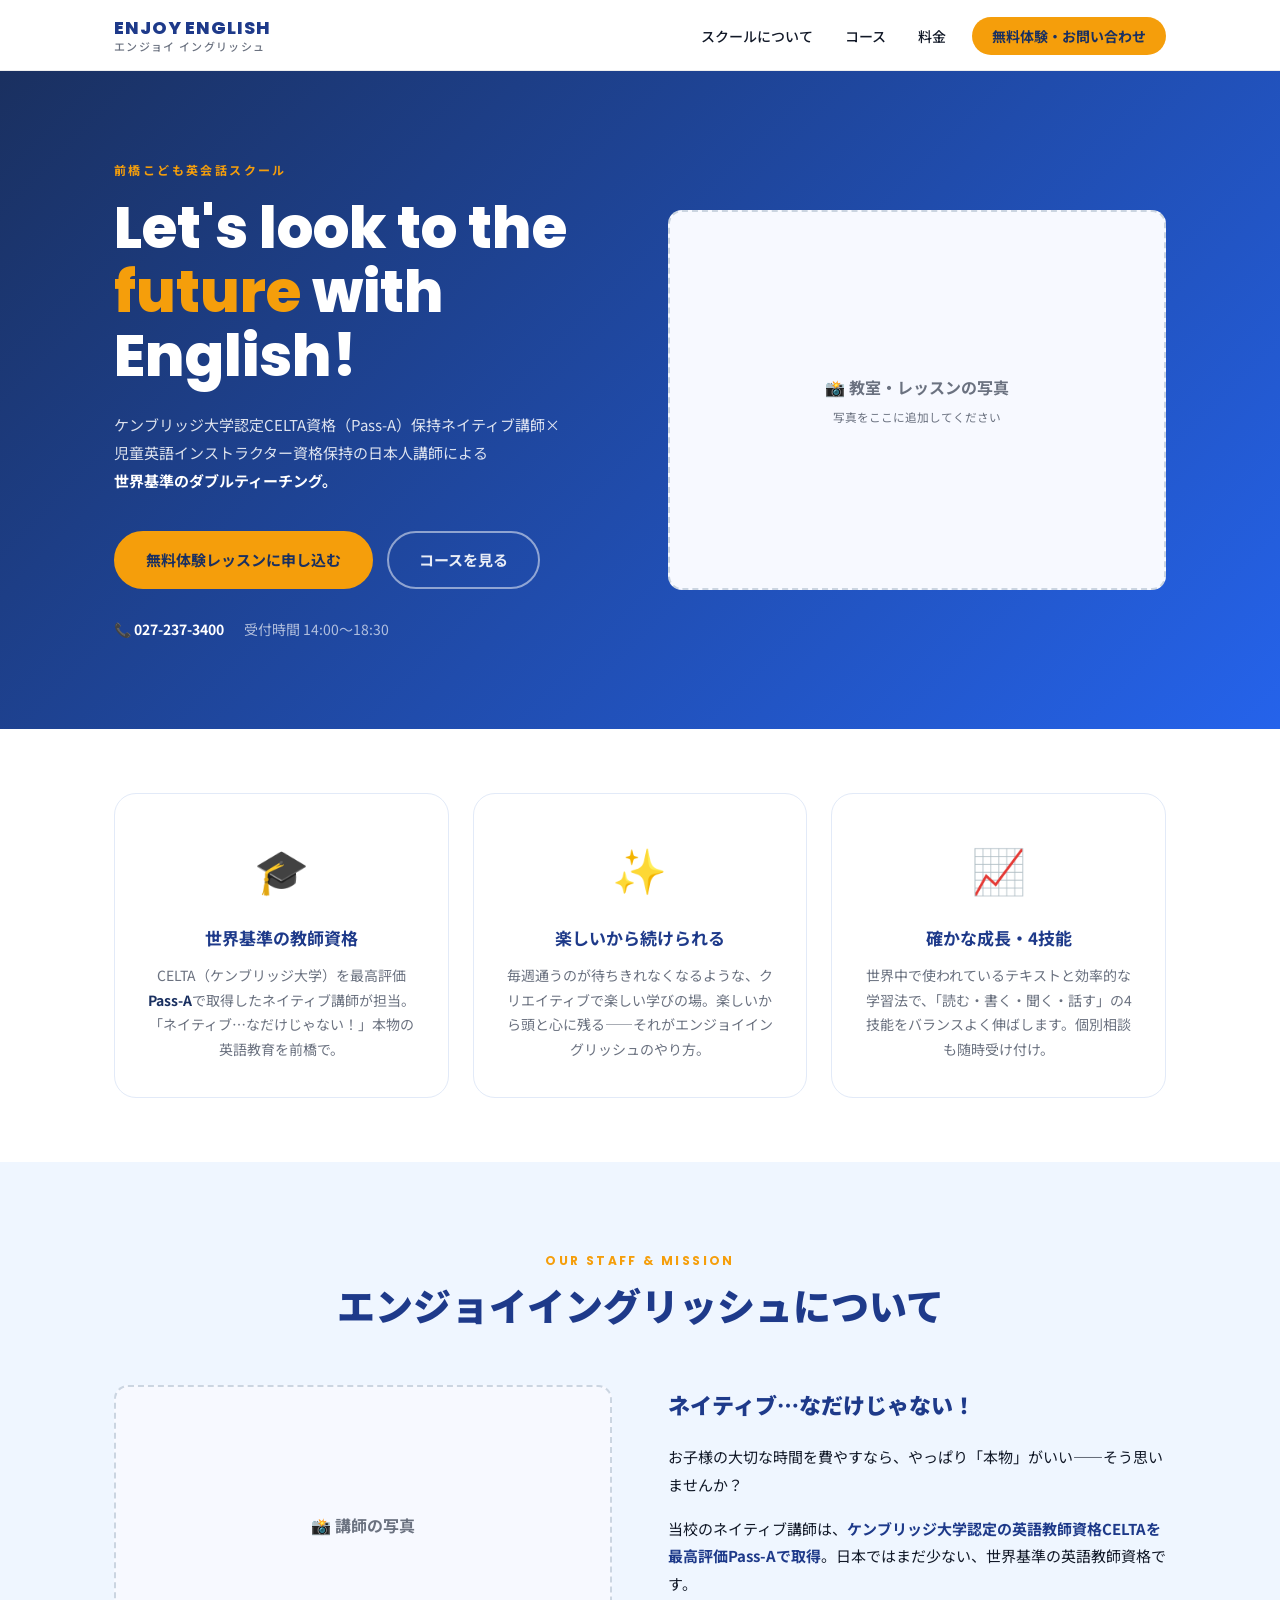
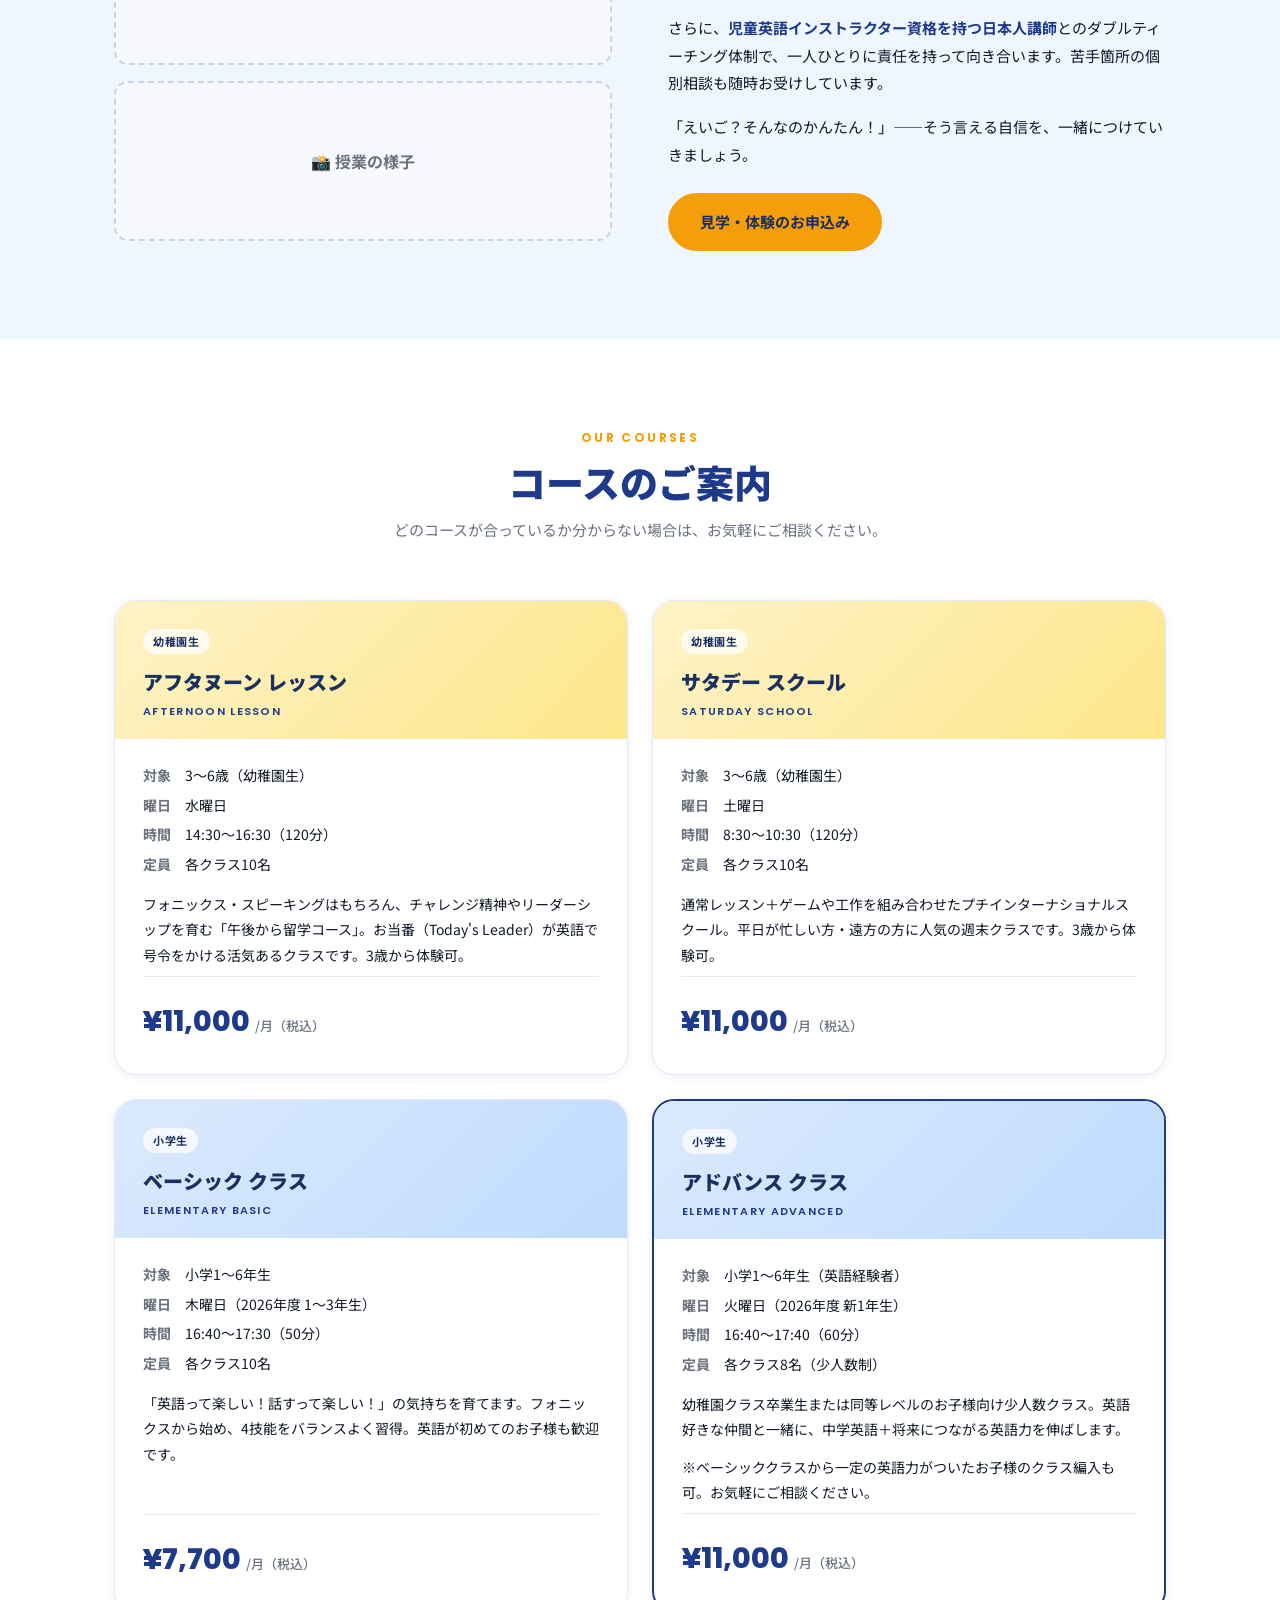
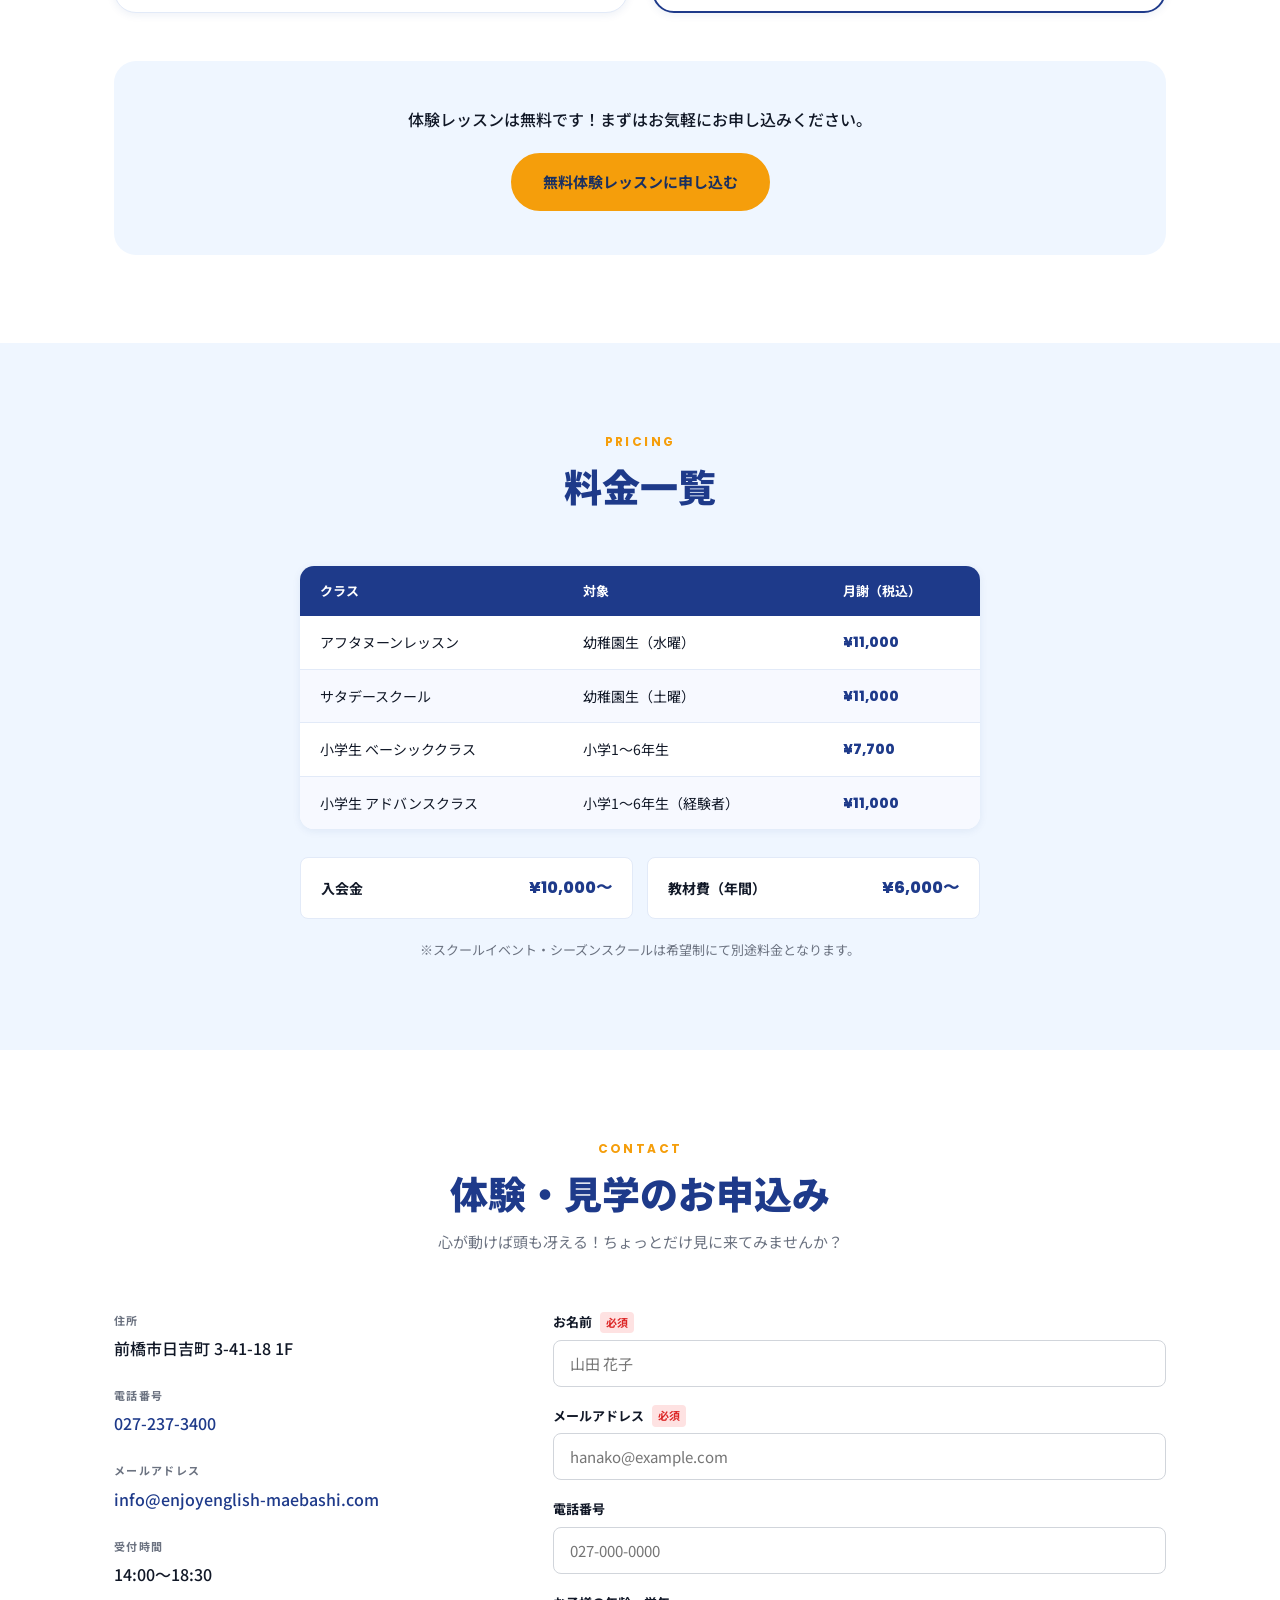
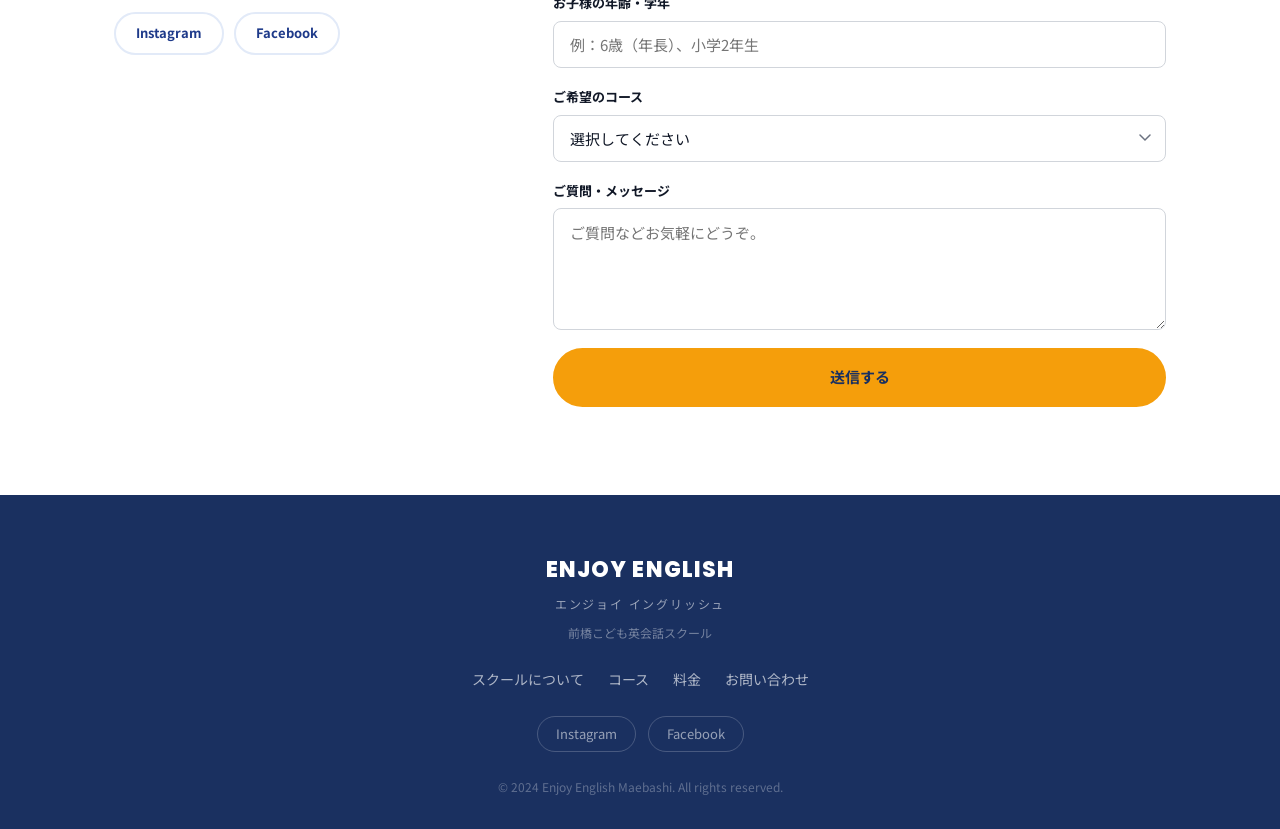
==== preview.html @ 93deae23 "Add self-contained preview.html with inlined CSS and JS" ====
<!DOCTYPE html>
<html lang="ja">
<head>
  <meta charset="UTF-8">
  <meta name="viewport" content="width=device-width, initial-scale=1.0">
  <title>Enjoy English | エンジョイ イングリッシュ | 前橋こども英会話スクール</title>
  <meta name="description" content="前橋市の子ども英会話スクール。ケンブリッジ大学認定CELTA資格のネイティブ講師と日本人インストラクターのダブルティーチングで、楽しく確実に英語力を伸ばします。">
  <link rel="preconnect" href="https://fonts.googleapis.com">
  <link rel="preconnect" href="https://fonts.gstatic.com" crossorigin>
  <link href="https://fonts.googleapis.com/css2?family=Noto+Sans+JP:wght@400;500;700;900&family=Poppins:wght@600;700;800&display=swap" rel="stylesheet">
<style>
:root {
  --blue-deep:    #1a3060;
  --blue:         #1e3a8a;
  --blue-mid:     #2563eb;
  --amber:        #f59e0b;
  --amber-dark:   #d97706;
  --bg-white:     #ffffff;
  --bg-light:     #eff6ff;
  --bg-section:   #f7f9ff;
  --text-dark:    #111827;
  --text-muted:   #6b7280;
  --text-white:   #ffffff;
  --radius-sm:    8px;
  --radius:       14px;
  --radius-lg:    22px;
  --radius-pill:  100px;
  --shadow-sm:    0 2px 8px  rgba(30,58,138,.08);
  --shadow:       0 4px 24px rgba(30,58,138,.12);
  --transition:   .2s ease;
  --section-py:   88px;
  --container:    1100px;
}
*,*::before,*::after{box-sizing:border-box;margin:0;padding:0}
html{scroll-behavior:smooth}
body{font-family:'Noto Sans JP',sans-serif;color:var(--text-dark);background:var(--bg-white);line-height:1.75;-webkit-font-smoothing:antialiased}
img{max-width:100%;height:auto;display:block}
a{color:inherit;text-decoration:none}
button{font:inherit;cursor:pointer;border:none;background:none}
.container{max-width:var(--container);margin:0 auto;padding:0 24px}
.section-bg{background:var(--bg-light)}
.section-header{text-align:center;max-width:640px;margin:0 auto 56px}
.section-header h2{font-size:clamp(26px,4vw,38px);font-weight:900;color:var(--blue);line-height:1.25;margin-bottom:12px}
.section-sub{color:var(--text-muted);font-size:15px}
.section-label{display:block;font-family:'Poppins',sans-serif;font-size:12px;font-weight:700;letter-spacing:.2em;text-transform:uppercase;color:var(--amber);margin-bottom:10px}
.btn{display:inline-flex;align-items:center;justify-content:center;padding:14px 30px;border-radius:var(--radius-pill);font-weight:700;font-size:15px;transition:all var(--transition);border:2.5px solid transparent;white-space:nowrap;cursor:pointer}
.btn-primary{background:var(--amber);color:var(--blue-deep);border-color:var(--amber)}
.btn-primary:hover{background:var(--amber-dark);border-color:var(--amber-dark);transform:translateY(-2px);box-shadow:0 8px 20px rgba(245,158,11,.35)}
.btn-outline{background:transparent;color:rgba(255,255,255,.9);border-color:rgba(255,255,255,.5)}
.btn-outline:hover{border-color:#fff;background:rgba(255,255,255,.1)}
.btn--block{width:100%}
.img-placeholder{background:var(--bg-section);border:2px dashed #cbd5e1;border-radius:var(--radius);display:flex;flex-direction:column;align-items:center;justify-content:center;padding:32px;color:var(--text-muted);font-size:14px;min-height:280px;text-align:center;gap:6px}
.img-placeholder--sm{min-height:160px}
.img-placeholder p{font-weight:700;font-size:16px}

/* NAV */
.nav{position:sticky;top:0;z-index:100;background:var(--bg-white);border-bottom:1px solid rgba(0,0,0,.07);transition:box-shadow var(--transition)}
.nav.scrolled{box-shadow:var(--shadow-sm)}
.nav__inner{display:flex;align-items:center;justify-content:space-between;height:70px}
.logo{display:flex;align-items:center}
.logo__text{display:flex;flex-direction:column}
.logo__en{font-family:'Poppins',sans-serif;font-size:18px;font-weight:800;color:var(--blue);letter-spacing:.05em;line-height:1}
.logo__jp{font-size:11px;font-weight:500;color:var(--text-muted);letter-spacing:.12em;line-height:1;margin-top:4px}
.nav__links{display:flex;align-items:center;gap:4px;list-style:none}
.nav__links a{font-size:14px;font-weight:500;padding:8px 14px;border-radius:var(--radius-sm);transition:color var(--transition),background var(--transition)}
.nav__links a:hover{color:var(--blue);background:var(--bg-light)}
.nav__links .nav__cta{background:var(--amber);color:var(--blue-deep)!important;font-weight:700;border-radius:var(--radius-pill);padding:9px 20px;margin-left:8px}
.nav__links .nav__cta:hover{background:var(--amber-dark)}
.hamburger{display:none;flex-direction:column;gap:5px;padding:6px}
.hamburger span{display:block;width:24px;height:2px;background:var(--blue);border-radius:2px;transition:all .3s ease}
.hamburger.open span:nth-child(1){transform:translateY(7px) rotate(45deg)}
.hamburger.open span:nth-child(2){opacity:0;transform:scaleX(0)}
.hamburger.open span:nth-child(3){transform:translateY(-7px) rotate(-45deg)}

/* HERO */
.hero{background:linear-gradient(135deg,var(--blue-deep) 0%,var(--blue-mid) 100%);color:var(--text-white);padding:var(--section-py) 0}
.hero__inner{display:grid;grid-template-columns:1fr 1fr;gap:56px;align-items:center}
.hero__eyebrow{font-size:12px;font-weight:700;letter-spacing:.2em;text-transform:uppercase;color:var(--amber);margin-bottom:16px}
.hero__title{font-family:'Poppins',sans-serif;font-size:clamp(36px,5vw,58px);font-weight:800;line-height:1.1;margin-bottom:24px}
.hero__title em{font-style:normal;color:var(--amber)}
.hero__body{font-size:15px;line-height:1.85;color:rgba(255,255,255,.85);margin-bottom:36px}
.hero__body strong{color:#fff}
.hero__btns{display:flex;flex-wrap:wrap;gap:14px;margin-bottom:28px}
.hero__contact-line{display:flex;flex-wrap:wrap;align-items:center;gap:20px;font-size:14px;color:rgba(255,255,255,.65)}
.hero__contact-line a{color:#fff;font-weight:700}
.hero__visual .img-placeholder{min-height:380px}

/* HIGHLIGHTS */
.highlights{padding:64px 0}
.highlights__grid{display:grid;grid-template-columns:repeat(3,1fr);gap:24px}
.highlight-card{background:var(--bg-white);border:1px solid #e2eaf8;border-radius:var(--radius-lg);padding:36px 28px;text-align:center;transition:box-shadow var(--transition),transform var(--transition)}
.highlight-card:hover{box-shadow:var(--shadow);transform:translateY(-4px)}
.highlight-card__icon{font-size:44px;margin-bottom:16px}
.highlight-card h3{font-size:17px;font-weight:700;color:var(--blue);margin-bottom:10px}
.highlight-card p{font-size:14px;color:var(--text-muted);line-height:1.75}
.highlight-card p strong{color:var(--blue-deep)}

/* ABOUT */
.about{padding:var(--section-py) 0}
.about__grid{display:grid;grid-template-columns:1fr 1fr;gap:56px;align-items:start}
.about__imgs{display:flex;flex-direction:column;gap:16px}
.about__text h3{font-size:22px;font-weight:900;color:var(--blue);margin-bottom:20px}
.about__text p{font-size:15px;line-height:1.85;margin-bottom:16px}
.about__text p strong{color:var(--blue)}
.about__text .btn{margin-top:8px}

/* COURSES */
.courses{padding:var(--section-py) 0}
.courses__grid{display:grid;grid-template-columns:repeat(2,1fr);gap:24px;margin-bottom:48px}
.course-card{background:var(--bg-white);border:1.5px solid #e2eaf8;border-radius:var(--radius-lg);overflow:hidden;box-shadow:var(--shadow-sm);transition:box-shadow var(--transition),transform var(--transition);display:flex;flex-direction:column}
.course-card:hover{box-shadow:var(--shadow);transform:translateY(-4px)}
.course-card--featured{border-color:var(--blue);border-width:2px}
.course-card__header{padding:24px 28px 18px}
.course-card__header--amber{background:linear-gradient(135deg,#fef3c7,#fde68a)}
.course-card__header--blue{background:linear-gradient(135deg,#dbeafe,#bfdbfe)}
.badge{display:inline-block;font-size:11px;font-weight:700;letter-spacing:.06em;padding:3px 10px;border-radius:var(--radius-pill);background:rgba(255,255,255,.75);color:var(--blue-deep);margin-bottom:10px}
.course-card__header h3{font-size:20px;font-weight:900;color:var(--blue-deep);margin-bottom:3px}
.course-card__en{font-family:'Poppins',sans-serif;font-size:11px;font-weight:600;letter-spacing:.12em;color:var(--blue);text-transform:uppercase}
.course-card__body{padding:24px 28px 28px;flex:1;display:flex;flex-direction:column}
.course-meta{display:grid;grid-template-columns:auto 1fr;gap:5px 14px;margin-bottom:16px;font-size:14px}
.course-meta dt{font-weight:700;color:var(--text-muted);white-space:nowrap}
.course-meta dd{color:var(--text-dark)}
.course-card__body>p{font-size:14px;line-height:1.8;color:var(--text-dark);margin-bottom:8px}
.course-card__note{font-size:12px;color:var(--text-muted);margin-top:4px!important}
.course-card__price{font-family:'Poppins',sans-serif;font-size:28px;font-weight:800;color:var(--blue);margin-top:auto;padding-top:20px;border-top:1px solid #e2eaf8}
.course-card__price span{font-family:'Noto Sans JP',sans-serif;font-size:13px;font-weight:500;color:var(--text-muted)}
.courses__cta{text-align:center;background:var(--bg-light);border-radius:var(--radius-lg);padding:44px 24px}
.courses__cta p{font-size:16px;font-weight:500;margin-bottom:20px}

/* PRICING */
.pricing{padding:var(--section-py) 0}
.pricing__content{max-width:680px;margin:0 auto}
.pricing__table{width:100%;border-collapse:collapse;margin-bottom:28px;background:var(--bg-white);border-radius:var(--radius);overflow:hidden;box-shadow:var(--shadow-sm)}
.pricing__table th{background:var(--blue);color:#fff;font-size:13px;font-weight:700;padding:14px 20px;text-align:left}
.pricing__table td{padding:14px 20px;font-size:14px;border-bottom:1px solid #e2eaf8}
.pricing__table tbody tr:last-child td{border-bottom:none}
.pricing__table tbody tr:nth-child(even) td{background:var(--bg-section)}
.price-col{font-family:'Poppins',sans-serif;font-weight:800;font-size:17px;color:var(--blue);white-space:nowrap}
.pricing__extras{display:grid;grid-template-columns:1fr 1fr;gap:14px;margin-bottom:20px}
.pricing__extra{background:var(--bg-white);border:1.5px solid #e2eaf8;border-radius:var(--radius-sm);padding:16px 20px;display:flex;justify-content:space-between;align-items:center;font-size:14px}
.pricing__extra strong{color:var(--text-dark)}
.pricing__extra span{font-family:'Poppins',sans-serif;font-size:16px;font-weight:800;color:var(--blue)}
.pricing__note{font-size:13px;color:var(--text-muted);text-align:center}

/* CONTACT */
.contact{padding:var(--section-py) 0}
.contact__grid{display:grid;grid-template-columns:1fr 1.6fr;gap:56px;align-items:start}
.contact__info{display:flex;flex-direction:column;gap:24px}
.info-item h4{font-size:11px;font-weight:700;letter-spacing:.12em;text-transform:uppercase;color:var(--text-muted);margin-bottom:4px}
.info-item p{font-size:16px;font-weight:500}
.info-item a{color:var(--blue)}
.info-item a:hover{text-decoration:underline}
.contact__social{display:flex;gap:10px}
.social-btn{display:inline-block;padding:8px 20px;border:2px solid #e2eaf8;border-radius:var(--radius-pill);font-size:13px;font-weight:700;color:var(--blue);transition:all var(--transition)}
.social-btn:hover{border-color:var(--blue);background:var(--bg-light)}
.contact__form{display:flex;flex-direction:column;gap:18px}
.form-group{display:flex;flex-direction:column;gap:6px}
.form-group label{font-size:13px;font-weight:700;color:var(--text-dark);display:flex;align-items:center;gap:8px}
.required{font-size:11px;background:#fee2e2;color:#dc2626;padding:1px 6px;border-radius:4px;font-weight:700}
.form-group input,.form-group select,.form-group textarea{font-family:'Noto Sans JP',sans-serif;font-size:15px;padding:12px 16px;border:1.5px solid #d1d5db;border-radius:var(--radius-sm);background:var(--bg-white);color:var(--text-dark);transition:border-color var(--transition),box-shadow var(--transition);width:100%;appearance:none;-webkit-appearance:none}
.form-group select{background-image:url("data:image/svg+xml,%3Csvg xmlns='http://www.w3.org/2000/svg' width='12' height='8' viewBox='0 0 12 8'%3E%3Cpath d='M1 1l5 5 5-5' stroke='%236b7280' stroke-width='1.5' fill='none' stroke-linecap='round'/%3E%3C/svg%3E");background-repeat:no-repeat;background-position:right 14px center;padding-right:40px}
.form-group input:focus,.form-group select:focus,.form-group textarea:focus{outline:none;border-color:var(--blue-mid);box-shadow:0 0 0 3px rgba(37,99,235,.12)}
.form-group textarea{resize:vertical;line-height:1.6}
.form-success{background:var(--bg-light);border-radius:var(--radius-lg);padding:48px 36px;text-align:center}
.form-success h3{font-size:22px;color:var(--blue);margin:16px 0 8px}
.form-success p{color:var(--text-muted);font-size:15px}

/* FOOTER */
.footer{background:var(--blue-deep);color:var(--text-white);padding:56px 0 32px}
.footer__inner{display:flex;flex-direction:column;align-items:center;gap:24px;text-align:center}
.footer__logo{display:flex;flex-direction:column;align-items:center;gap:4px}
.footer__logo-en{font-family:'Poppins',sans-serif;font-size:22px;font-weight:800;letter-spacing:.05em}
.footer__logo-jp{font-size:12px;color:rgba(255,255,255,.55);letter-spacing:.15em}
.footer__logo-sub{font-size:12px;color:rgba(255,255,255,.4);margin-top:4px}
.footer__nav{display:flex;flex-wrap:wrap;justify-content:center;gap:8px 24px}
.footer__nav a{font-size:14px;color:rgba(255,255,255,.65);transition:color var(--transition)}
.footer__nav a:hover{color:#fff}
.footer__social{display:flex;gap:12px}
.footer__social a{font-size:13px;color:rgba(255,255,255,.55);border:1px solid rgba(255,255,255,.2);padding:6px 18px;border-radius:var(--radius-pill);transition:all var(--transition)}
.footer__social a:hover{color:#fff;border-color:rgba(255,255,255,.55)}
.footer__copy{font-size:12px;color:rgba(255,255,255,.3)}

/* RESPONSIVE ≤900px */
@media(max-width:900px){
  :root{--section-py:64px}
  .hamburger{display:flex}
  .nav__links{display:none;position:absolute;top:70px;left:0;right:0;flex-direction:column;background:var(--bg-white);border-top:1px solid #e2eaf8;box-shadow:var(--shadow);padding:12px 20px 20px;gap:2px;z-index:99}
  .nav__links.open{display:flex}
  .nav__links li{width:100%}
  .nav__links a{display:block;padding:12px 16px;border-radius:var(--radius-sm);font-size:15px}
  .nav__links .nav__cta{text-align:center;margin:8px 0 0;padding:12px 16px}
  .hero{padding:60px 0}
  .hero__inner{grid-template-columns:1fr;gap:32px}
  .hero__visual{display:none}
  .highlights{padding:48px 0}
  .highlights__grid{grid-template-columns:1fr;gap:16px}
  .about__grid{grid-template-columns:1fr}
  .about__imgs{display:none}
  .courses__grid{grid-template-columns:1fr}
  .pricing__extras{grid-template-columns:1fr}
  .contact__grid{grid-template-columns:1fr}
}

/* RESPONSIVE ≤600px */
@media(max-width:600px){
  :root{--section-py:56px}
  .hero__btns{flex-direction:column}
  .hero__btns .btn{width:100%}
  .pricing__table th:nth-child(2),.pricing__table td:nth-child(2){display:none}
  .about__text h3{font-size:19px}
  .footer__logo-en{font-size:18px}
}
</style>
</head>
<body>

  <header class="nav" id="nav">
    <div class="container nav__inner">
      <a href="#" class="logo">
        <div class="logo__text">
          <span class="logo__en">ENJOY ENGLISH</span>
          <span class="logo__jp">エンジョイ イングリッシュ</span>
        </div>
      </a>
      <nav aria-label="メインメニュー">
        <ul class="nav__links" id="nav-links">
          <li><a href="#about">スクールについて</a></li>
          <li><a href="#courses">コース</a></li>
          <li><a href="#pricing">料金</a></li>
          <li><a href="#contact" class="nav__cta">無料体験・お問い合わせ</a></li>
        </ul>
      </nav>
      <button class="hamburger" id="hamburger" aria-label="メニューを開く" aria-expanded="false">
        <span></span><span></span><span></span>
      </button>
    </div>
  </header>

  <main>

    <section class="hero">
      <div class="container hero__inner">
        <div class="hero__content">
          <p class="hero__eyebrow">前橋こども英会話スクール</p>
          <h1 class="hero__title">
            Let's look to the<br>
            <em>future</em> with English!
          </h1>
          <p class="hero__body">
            ケンブリッジ大学認定CELTA資格（Pass-A）保持ネイティブ講師×<br>
            児童英語インストラクター資格保持の日本人講師による<br>
            <strong>世界基準のダブルティーチング。</strong>
          </p>
          <div class="hero__btns">
            <a href="#contact" class="btn btn-primary">無料体験レッスンに申し込む</a>
            <a href="#courses" class="btn btn-outline">コースを見る</a>
          </div>
          <div class="hero__contact-line">
            <a href="tel:0272373400">📞 027-237-3400</a>
            <span>受付時間 14:00〜18:30</span>
          </div>
        </div>
        <div class="hero__visual">
          <div class="img-placeholder">
            <p>📸 教室・レッスンの写真</p>
            <small>写真をここに追加してください</small>
          </div>
        </div>
      </div>
    </section>

    <section class="highlights">
      <div class="container">
        <div class="highlights__grid">
          <div class="highlight-card">
            <div class="highlight-card__icon">🎓</div>
            <h3>世界基準の教師資格</h3>
            <p>CELTA（ケンブリッジ大学）を最高評価<strong>Pass-A</strong>で取得したネイティブ講師が担当。「ネイティブ…なだけじゃない！」本物の英語教育を前橋で。</p>
          </div>
          <div class="highlight-card">
            <div class="highlight-card__icon">✨</div>
            <h3>楽しいから続けられる</h3>
            <p>毎週通うのが待ちきれなくなるような、クリエイティブで楽しい学びの場。楽しいから頭と心に残る——それがエンジョイイングリッシュのやり方。</p>
          </div>
          <div class="highlight-card">
            <div class="highlight-card__icon">📈</div>
            <h3>確かな成長・4技能</h3>
            <p>世界中で使われているテキストと効率的な学習法で、「読む・書く・聞く・話す」の4技能をバランスよく伸ばします。個別相談も随時受け付け。</p>
          </div>
        </div>
      </div>
    </section>

    <section class="about section-bg" id="about">
      <div class="container">
        <div class="section-header">
          <p class="section-label">OUR STAFF &amp; MISSION</p>
          <h2>エンジョイイングリッシュについて</h2>
        </div>
        <div class="about__grid">
          <div class="about__imgs">
            <div class="img-placeholder"><p>📸 講師の写真</p></div>
            <div class="img-placeholder img-placeholder--sm"><p>📸 授業の様子</p></div>
          </div>
          <div class="about__text">
            <h3>ネイティブ…なだけじゃない！</h3>
            <p>お子様の大切な時間を費やすなら、やっぱり「本物」がいい——そう思いませんか？</p>
            <p>当校のネイティブ講師は、<strong>ケンブリッジ大学認定の英語教師資格CELTAを最高評価Pass-Aで取得</strong>。日本ではまだ少ない、世界基準の英語教師資格です。</p>
            <p>さらに、<strong>児童英語インストラクター資格を持つ日本人講師</strong>とのダブルティーチング体制で、一人ひとりに責任を持って向き合います。苦手箇所の個別相談も随時お受けしています。</p>
            <p>「えいご？そんなのかんたん！」——そう言える自信を、一緒につけていきましょう。</p>
            <a href="#contact" class="btn btn-primary">見学・体験のお申込み</a>
          </div>
        </div>
      </div>
    </section>

    <section class="courses" id="courses">
      <div class="container">
        <div class="section-header">
          <p class="section-label">OUR COURSES</p>
          <h2>コースのご案内</h2>
          <p class="section-sub">どのコースが合っているか分からない場合は、お気軽にご相談ください。</p>
        </div>
        <div class="courses__grid">

          <article class="course-card">
            <div class="course-card__header course-card__header--amber">
              <span class="badge">幼稚園生</span>
              <h3>アフタヌーン レッスン</h3>
              <p class="course-card__en">AFTERNOON LESSON</p>
            </div>
            <div class="course-card__body">
              <dl class="course-meta">
                <dt>対象</dt><dd>3〜6歳（幼稚園生）</dd>
                <dt>曜日</dt><dd>水曜日</dd>
                <dt>時間</dt><dd>14:30〜16:30（120分）</dd>
                <dt>定員</dt><dd>各クラス10名</dd>
              </dl>
              <p>フォニックス・スピーキングはもちろん、チャレンジ精神やリーダーシップを育む「午後から留学コース」。お当番（Today's Leader）が英語で号令をかける活気あるクラスです。3歳から体験可。</p>
              <div class="course-card__price">¥11,000 <span>/月（税込）</span></div>
            </div>
          </article>

          <article class="course-card">
            <div class="course-card__header course-card__header--amber">
              <span class="badge">幼稚園生</span>
              <h3>サタデー スクール</h3>
              <p class="course-card__en">SATURDAY SCHOOL</p>
            </div>
            <div class="course-card__body">
              <dl class="course-meta">
                <dt>対象</dt><dd>3〜6歳（幼稚園生）</dd>
                <dt>曜日</dt><dd>土曜日</dd>
                <dt>時間</dt><dd>8:30〜10:30（120分）</dd>
                <dt>定員</dt><dd>各クラス10名</dd>
              </dl>
              <p>通常レッスン＋ゲームや工作を組み合わせたプチインターナショナルスクール。平日が忙しい方・遠方の方に人気の週末クラスです。3歳から体験可。</p>
              <div class="course-card__price">¥11,000 <span>/月（税込）</span></div>
            </div>
          </article>

          <article class="course-card">
            <div class="course-card__header course-card__header--blue">
              <span class="badge">小学生</span>
              <h3>ベーシック クラス</h3>
              <p class="course-card__en">ELEMENTARY BASIC</p>
            </div>
            <div class="course-card__body">
              <dl class="course-meta">
                <dt>対象</dt><dd>小学1〜6年生</dd>
                <dt>曜日</dt><dd>木曜日（2026年度 1〜3年生）</dd>
                <dt>時間</dt><dd>16:40〜17:30（50分）</dd>
                <dt>定員</dt><dd>各クラス10名</dd>
              </dl>
              <p>「英語って楽しい！話すって楽しい！」の気持ちを育てます。フォニックスから始め、4技能をバランスよく習得。英語が初めてのお子様も歓迎です。</p>
              <div class="course-card__price">¥7,700 <span>/月（税込）</span></div>
            </div>
          </article>

          <article class="course-card course-card--featured">
            <div class="course-card__header course-card__header--blue">
              <span class="badge">小学生</span>
              <h3>アドバンス クラス</h3>
              <p class="course-card__en">ELEMENTARY ADVANCED</p>
            </div>
            <div class="course-card__body">
              <dl class="course-meta">
                <dt>対象</dt><dd>小学1〜6年生（英語経験者）</dd>
                <dt>曜日</dt><dd>火曜日（2026年度 新1年生）</dd>
                <dt>時間</dt><dd>16:40〜17:40（60分）</dd>
                <dt>定員</dt><dd>各クラス8名（少人数制）</dd>
              </dl>
              <p>幼稚園クラス卒業生または同等レベルのお子様向け少人数クラス。英語好きな仲間と一緒に、中学英語＋将来につながる英語力を伸ばします。</p>
              <p class="course-card__note">※ベーシッククラスから一定の英語力がついたお子様のクラス編入も可。お気軽にご相談ください。</p>
              <div class="course-card__price">¥11,000 <span>/月（税込）</span></div>
            </div>
          </article>

        </div>
        <div class="courses__cta">
          <p>体験レッスンは無料です！まずはお気軽にお申し込みください。</p>
          <a href="#contact" class="btn btn-primary">無料体験レッスンに申し込む</a>
        </div>
      </div>
    </section>

    <section class="pricing section-bg" id="pricing">
      <div class="container">
        <div class="section-header">
          <p class="section-label">PRICING</p>
          <h2>料金一覧</h2>
        </div>
        <div class="pricing__content">
          <table class="pricing__table">
            <thead>
              <tr>
                <th>クラス</th>
                <th>対象</th>
                <th>月謝（税込）</th>
              </tr>
            </thead>
            <tbody>
              <tr><td>アフタヌーンレッスン</td><td>幼稚園生（水曜）</td><td class="price-col">¥11,000</td></tr>
              <tr><td>サタデースクール</td><td>幼稚園生（土曜）</td><td class="price-col">¥11,000</td></tr>
              <tr><td>小学生 ベーシッククラス</td><td>小学1〜6年生</td><td class="price-col">¥7,700</td></tr>
              <tr><td>小学生 アドバンスクラス</td><td>小学1〜6年生（経験者）</td><td class="price-col">¥11,000</td></tr>
            </tbody>
          </table>
          <div class="pricing__extras">
            <div class="pricing__extra"><strong>入会金</strong><span>¥10,000〜</span></div>
            <div class="pricing__extra"><strong>教材費（年間）</strong><span>¥6,000〜</span></div>
          </div>
          <p class="pricing__note">※スクールイベント・シーズンスクールは希望制にて別途料金となります。</p>
        </div>
      </div>
    </section>

    <section class="contact" id="contact">
      <div class="container">
        <div class="section-header">
          <p class="section-label">CONTACT</p>
          <h2>体験・見学のお申込み</h2>
          <p class="section-sub">心が動けば頭も冴える！ちょっとだけ見に来てみませんか？</p>
        </div>
        <div class="contact__grid">
          <div class="contact__info">
            <div class="info-item">
              <h4>住所</h4>
              <p>前橋市日吉町 3-41-18 1F</p>
            </div>
            <div class="info-item">
              <h4>電話番号</h4>
              <p><a href="tel:0272373400">027-237-3400</a></p>
            </div>
            <div class="info-item">
              <h4>メールアドレス</h4>
              <p><a href="mailto:info@enjoyenglish-maebashi.com">info@enjoyenglish-maebashi.com</a></p>
            </div>
            <div class="info-item">
              <h4>受付時間</h4>
              <p>14:00〜18:30</p>
            </div>
            <div class="contact__social">
              <a href="https://www.instagram.com/enjoyenglish_maebashi/" target="_blank" rel="noopener" class="social-btn">Instagram</a>
              <a href="#" class="social-btn">Facebook</a>
            </div>
          </div>
          <form class="contact__form" id="contact-form" novalidate>
            <div class="form-group">
              <label for="name">お名前 <span class="required">必須</span></label>
              <input type="text" id="name" name="name" placeholder="山田 花子" required>
            </div>
            <div class="form-group">
              <label for="email">メールアドレス <span class="required">必須</span></label>
              <input type="email" id="email" name="email" placeholder="hanako@example.com" required>
            </div>
            <div class="form-group">
              <label for="phone">電話番号</label>
              <input type="tel" id="phone" name="phone" placeholder="027-000-0000">
            </div>
            <div class="form-group">
              <label for="child-age">お子様の年齢・学年</label>
              <input type="text" id="child-age" name="child-age" placeholder="例：6歳（年長）、小学2年生">
            </div>
            <div class="form-group">
              <label for="course">ご希望のコース</label>
              <select id="course" name="course">
                <option value="">選択してください</option>
                <option>アフタヌーンレッスン（幼稚園・水曜）</option>
                <option>サタデースクール（幼稚園・土曜）</option>
                <option>小学生 ベーシッククラス</option>
                <option>小学生 アドバンスクラス</option>
                <option>まだ決まっていない・相談したい</option>
              </select>
            </div>
            <div class="form-group">
              <label for="message">ご質問・メッセージ</label>
              <textarea id="message" name="message" rows="4" placeholder="ご質問などお気軽にどうぞ。"></textarea>
            </div>
            <button type="submit" class="btn btn-primary btn--block">送信する</button>
          </form>
        </div>
      </div>
    </section>

  </main>

  <footer class="footer">
    <div class="container footer__inner">
      <div class="footer__logo">
        <span class="footer__logo-en">ENJOY ENGLISH</span>
        <span class="footer__logo-jp">エンジョイ イングリッシュ</span>
        <span class="footer__logo-sub">前橋こども英会話スクール</span>
      </div>
      <nav class="footer__nav" aria-label="フッターメニュー">
        <a href="#about">スクールについて</a>
        <a href="#courses">コース</a>
        <a href="#pricing">料金</a>
        <a href="#contact">お問い合わせ</a>
      </nav>
      <div class="footer__social">
        <a href="https://www.instagram.com/enjoyenglish_maebashi/" target="_blank" rel="noopener">Instagram</a>
        <a href="#">Facebook</a>
      </div>
      <p class="footer__copy">© 2024 Enjoy English Maebashi. All rights reserved.</p>
    </div>
  </footer>

<script>
const nav = document.getElementById('nav');
if(nav){window.addEventListener('scroll',()=>{nav.classList.toggle('scrolled',window.scrollY>10)},{passive:true})}
const hamburger=document.getElementById('hamburger'),navLinks=document.getElementById('nav-links');
if(hamburger&&navLinks){
  hamburger.addEventListener('click',()=>{const o=navLinks.classList.toggle('open');hamburger.classList.toggle('open',o);hamburger.setAttribute('aria-expanded',String(o))});
  navLinks.querySelectorAll('a').forEach(l=>l.addEventListener('click',()=>{navLinks.classList.remove('open');hamburger.classList.remove('open');hamburger.setAttribute('aria-expanded','false')}))
}
const form=document.getElementById('contact-form');
if(form){form.addEventListener('submit',e=>{e.preventDefault();const n=form.querySelector('#name').value.trim()||'お客様';form.innerHTML=`<div class="form-success"><div style="font-size:48px">✅</div><h3>${n}様、ありがとうございます！</h3><p>お問い合わせを受け付けました。<br>2〜3営業日以内にご連絡いたします。</p></div>`})}
</script>
</body>
</html>
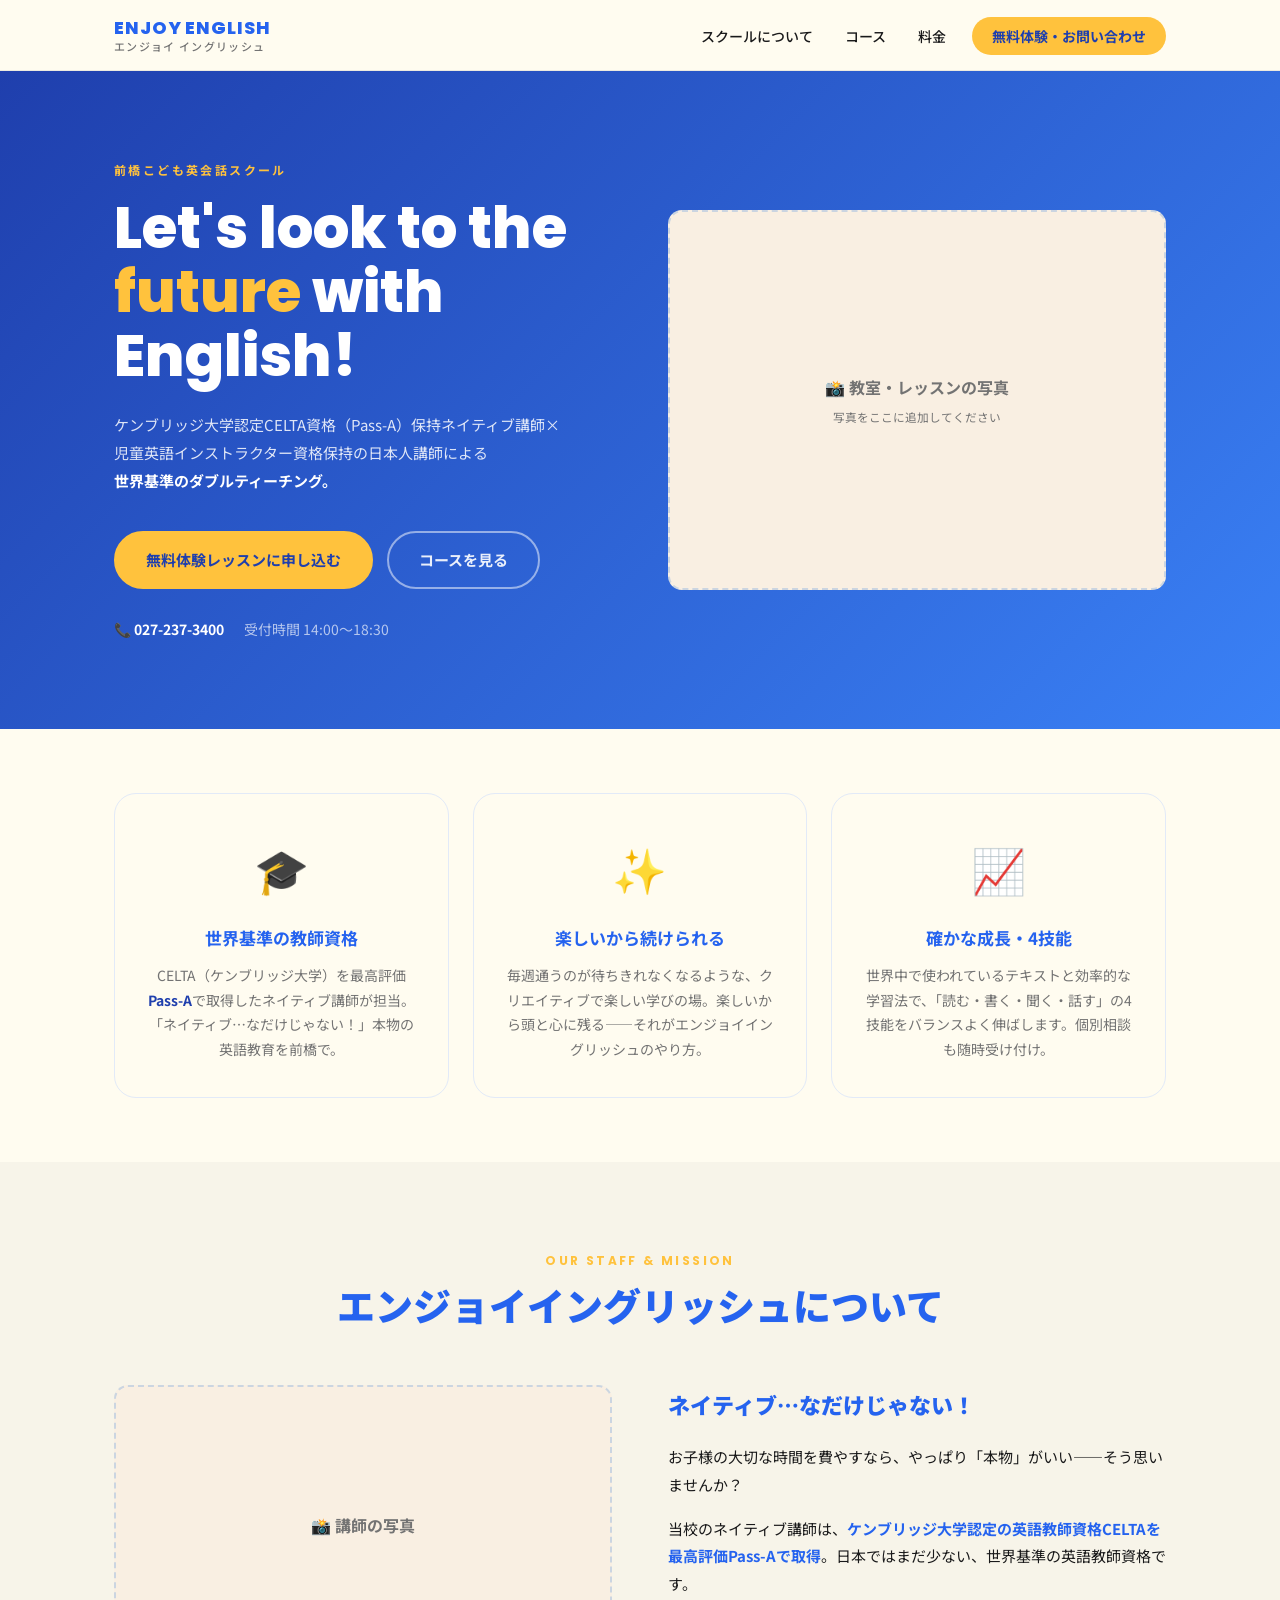
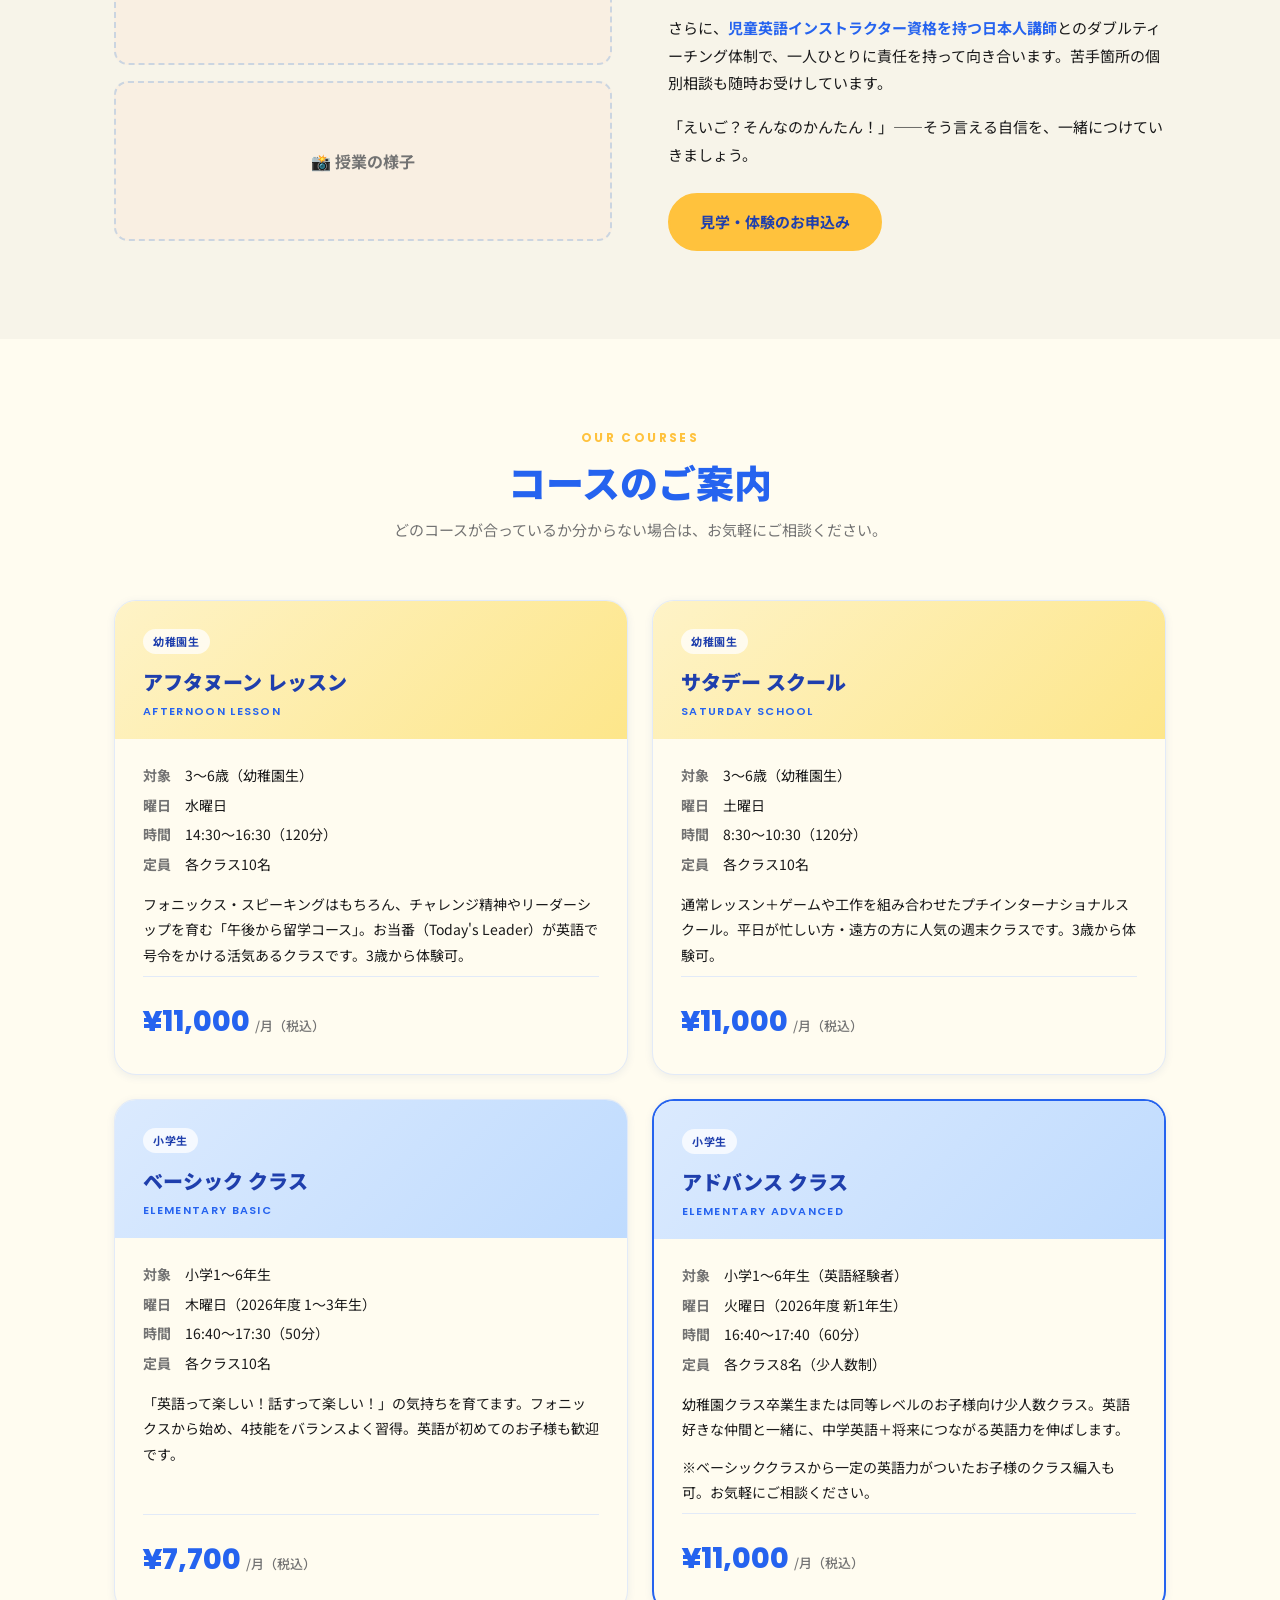
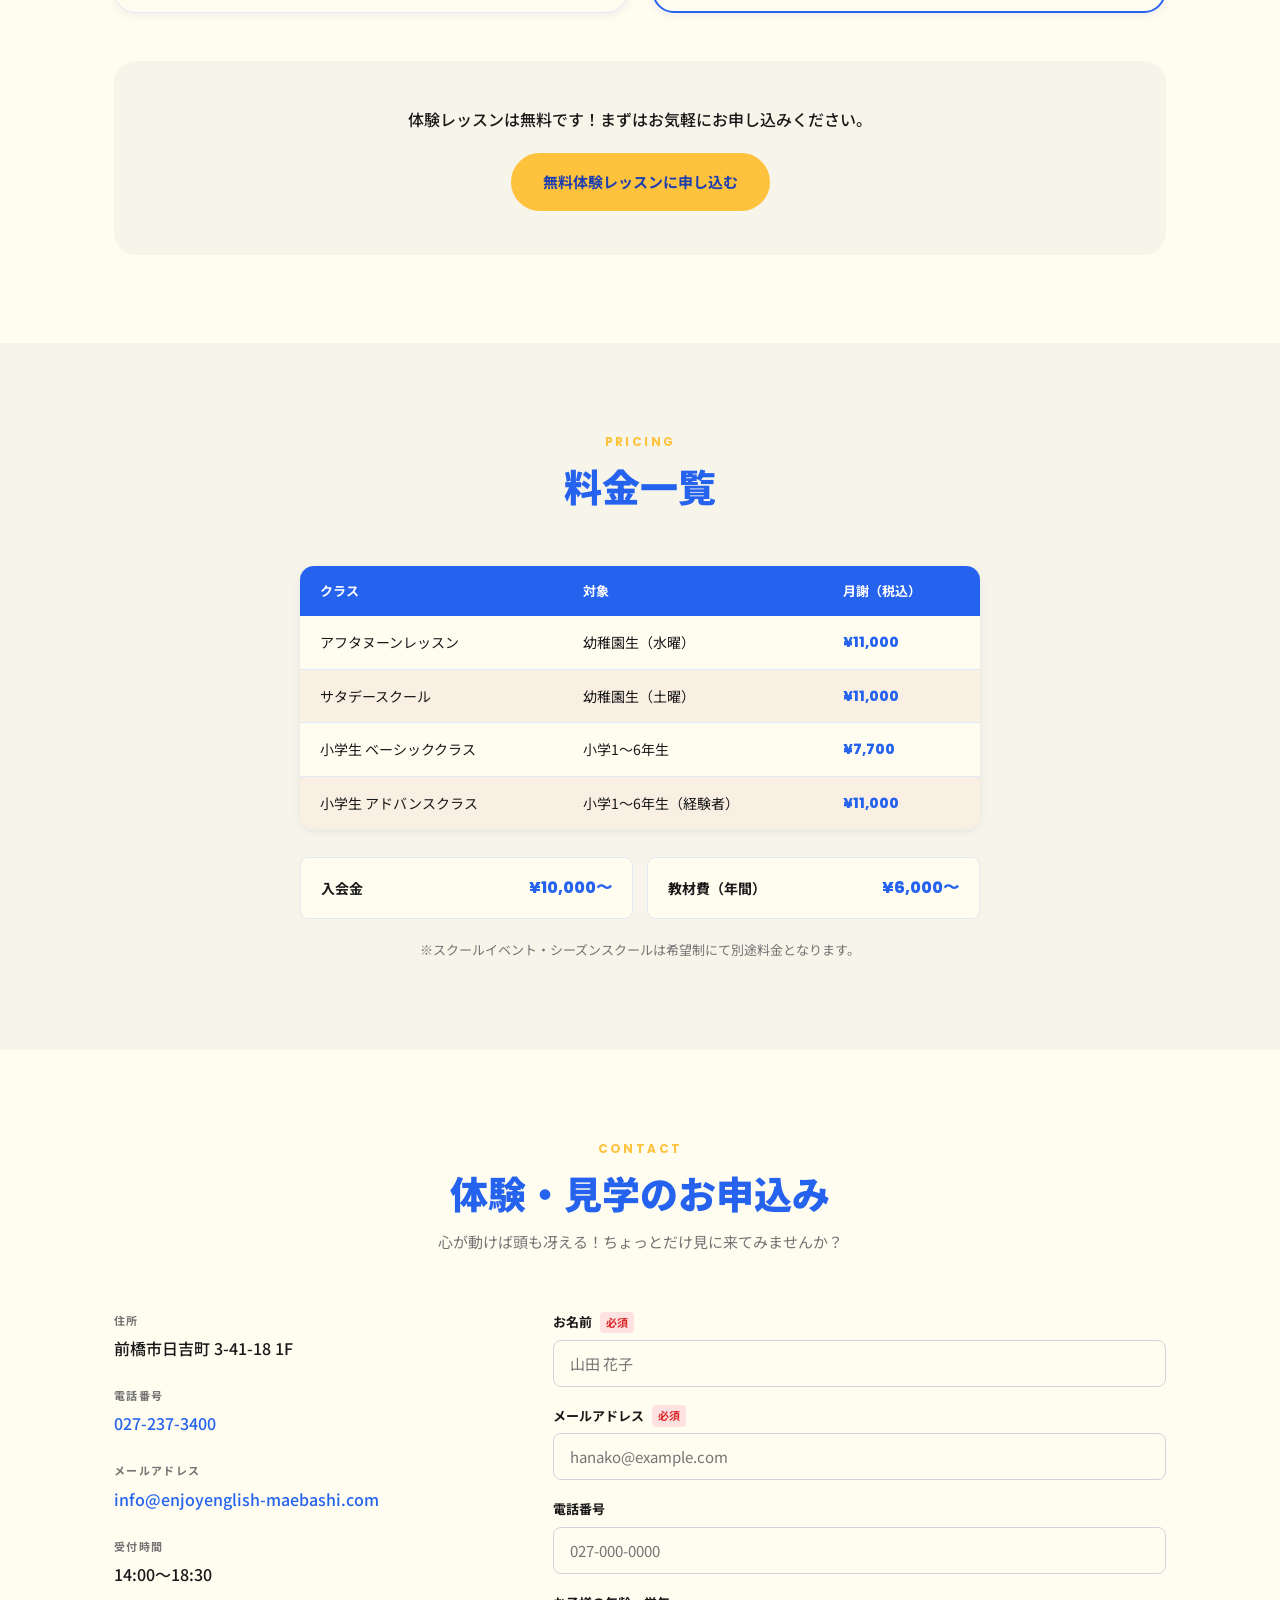
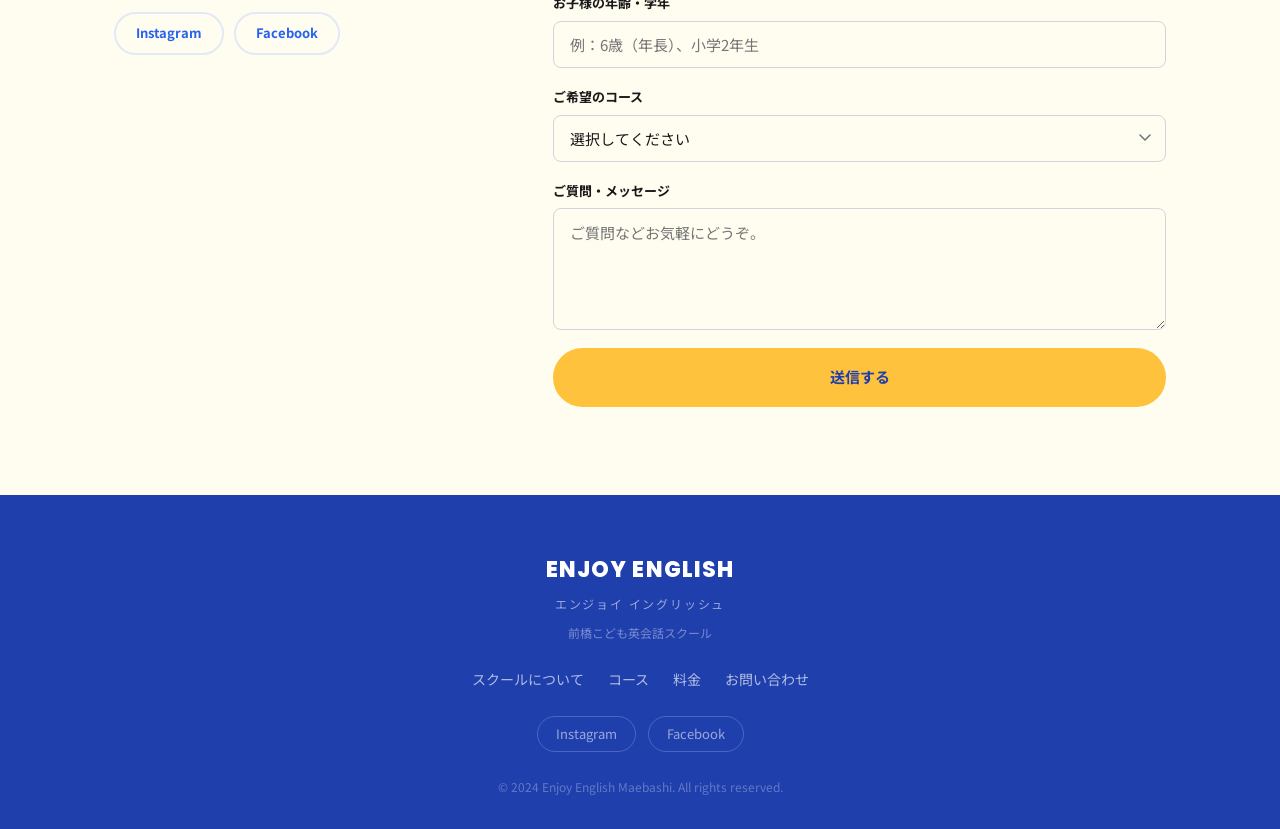
==== commit c377ceac: "Apply cream/amber palette to color variables Co-Authored-By: Claude Opus 4.7 <noreply@anthropic.com>" ====
--- a/preview.html
+++ b/preview.html
@@ -10,16 +10,16 @@
   <link href="https://fonts.googleapis.com/css2?family=Noto+Sans+JP:wght@400;500;700;900&family=Poppins:wght@600;700;800&display=swap" rel="stylesheet">
 <style>
 :root {
-  --blue-deep:    #1a3060;
-  --blue:         #1e3a8a;
-  --blue-mid:     #2563eb;
-  --amber:        #f59e0b;
-  --amber-dark:   #d97706;
-  --bg-white:     #ffffff;
-  --bg-light:     #eff6ff;
-  --bg-section:   #f7f9ff;
-  --text-dark:    #111827;
-  --text-muted:   #6b7280;
+  --blue-deep:    #1f3fad;
+  --blue:         #2563ef;
+  --blue-mid:     #3a81f6;
+  --amber:        #ffc23d;
+  --amber-dark:   #e0a000;
+  --bg-white:     #fffcf0;
+  --bg-light:     #f7f4e9;
+  --bg-section:   #f9efe2;
+  --text-dark:    #19191a;
+  --text-muted:   #737373;
   --text-white:   #ffffff;
   --radius-sm:    8px;
   --radius:       14px;
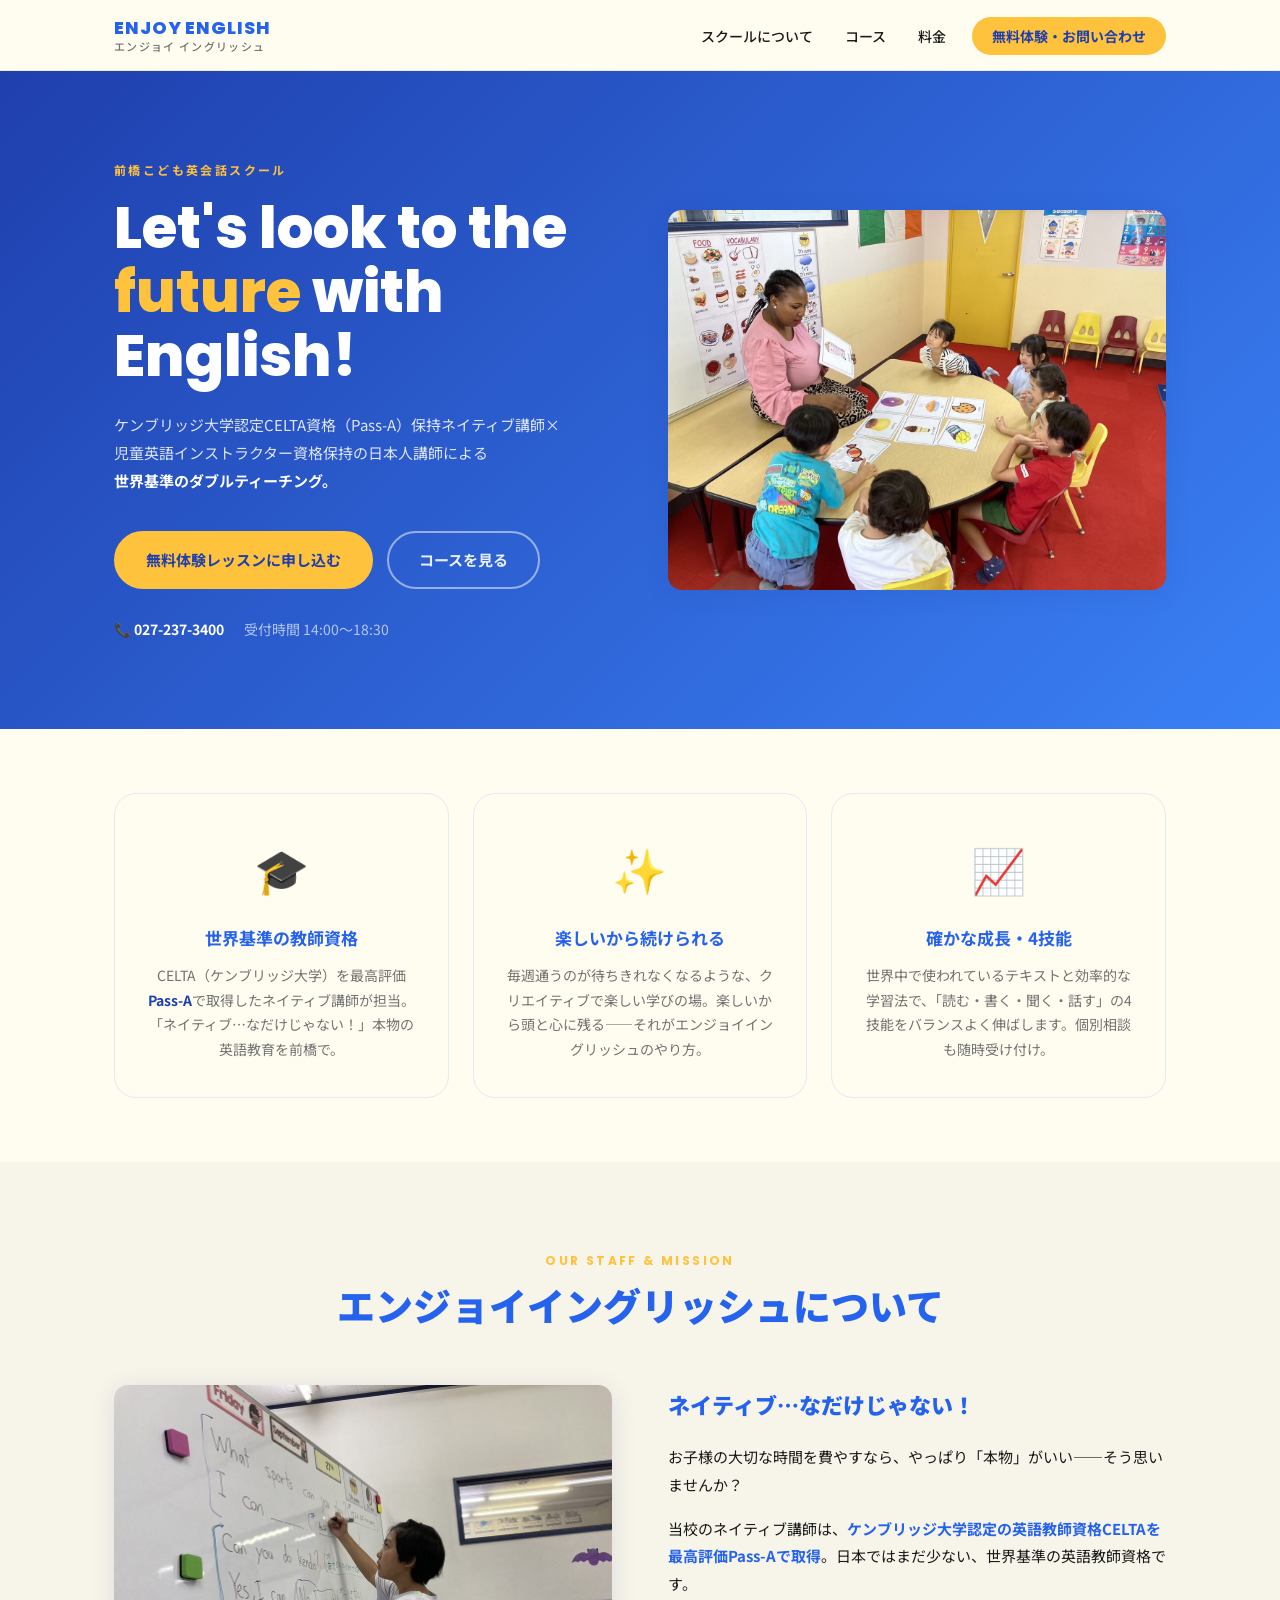
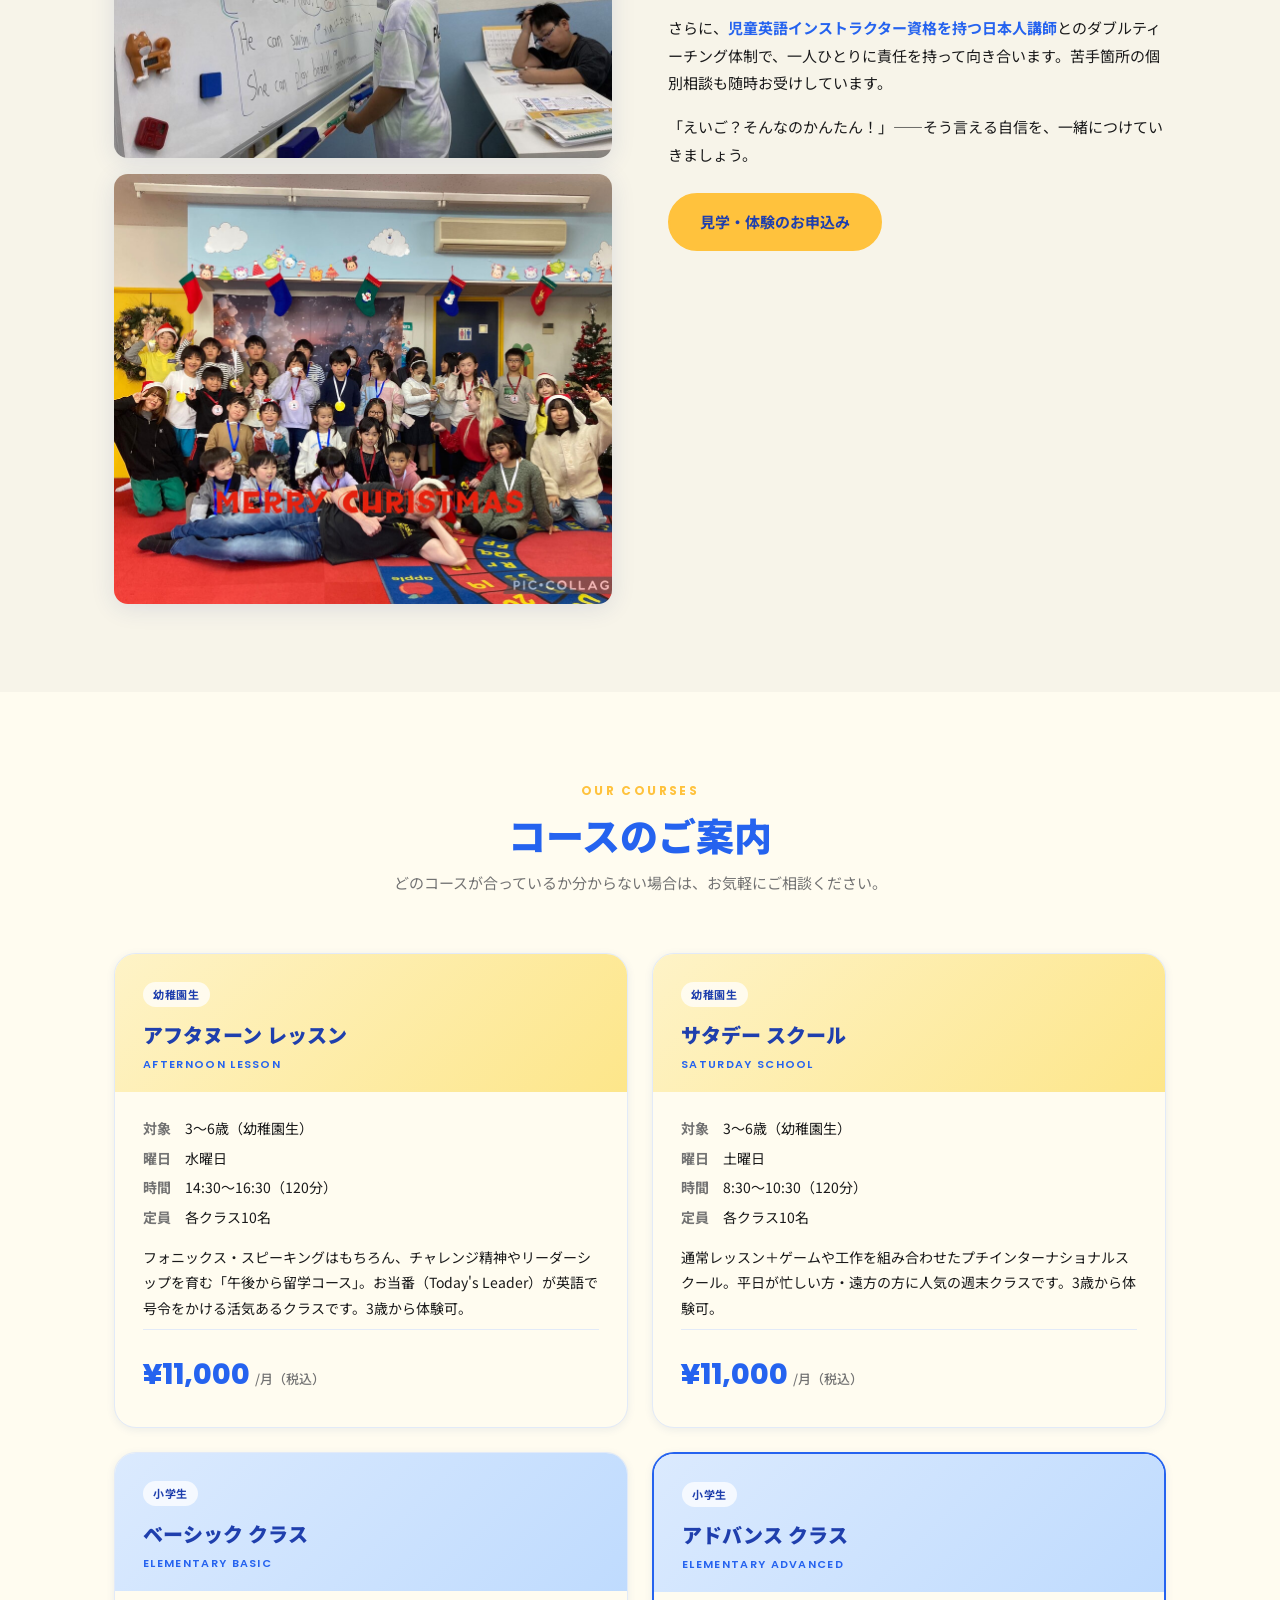
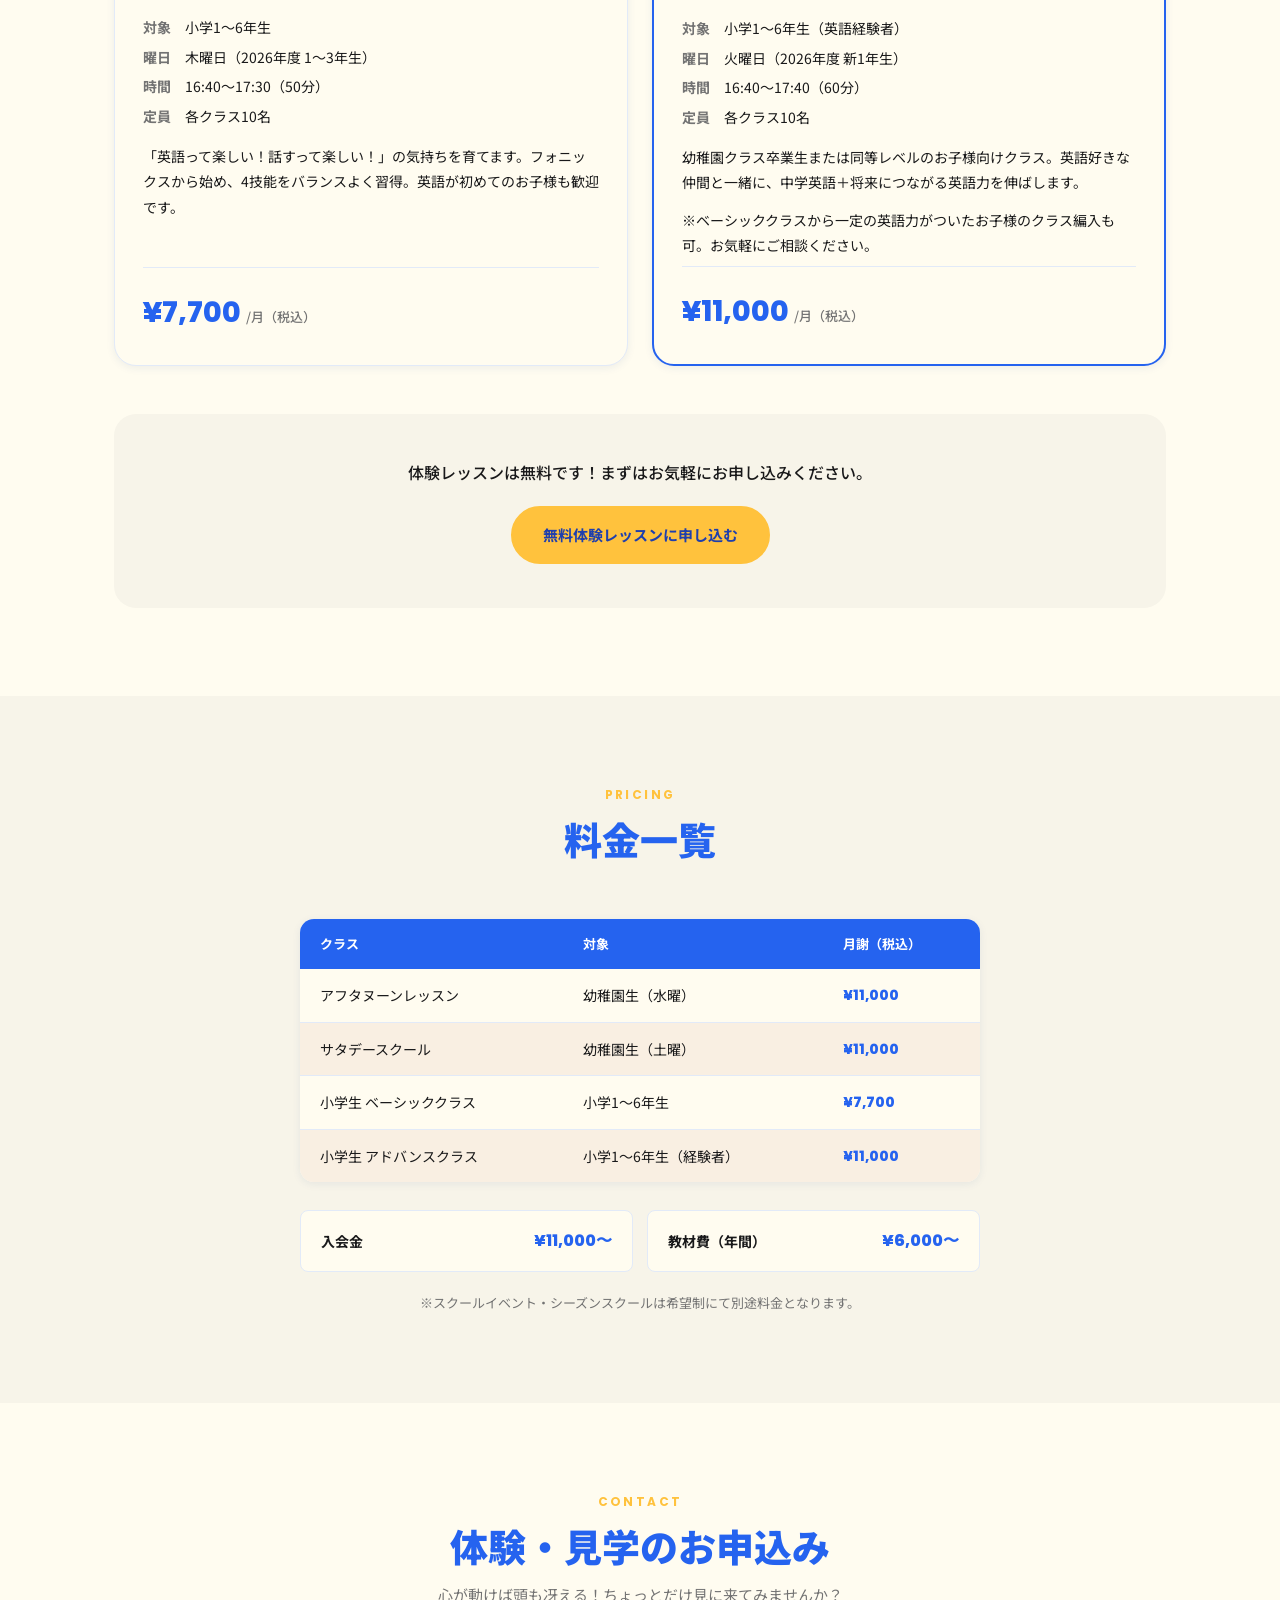
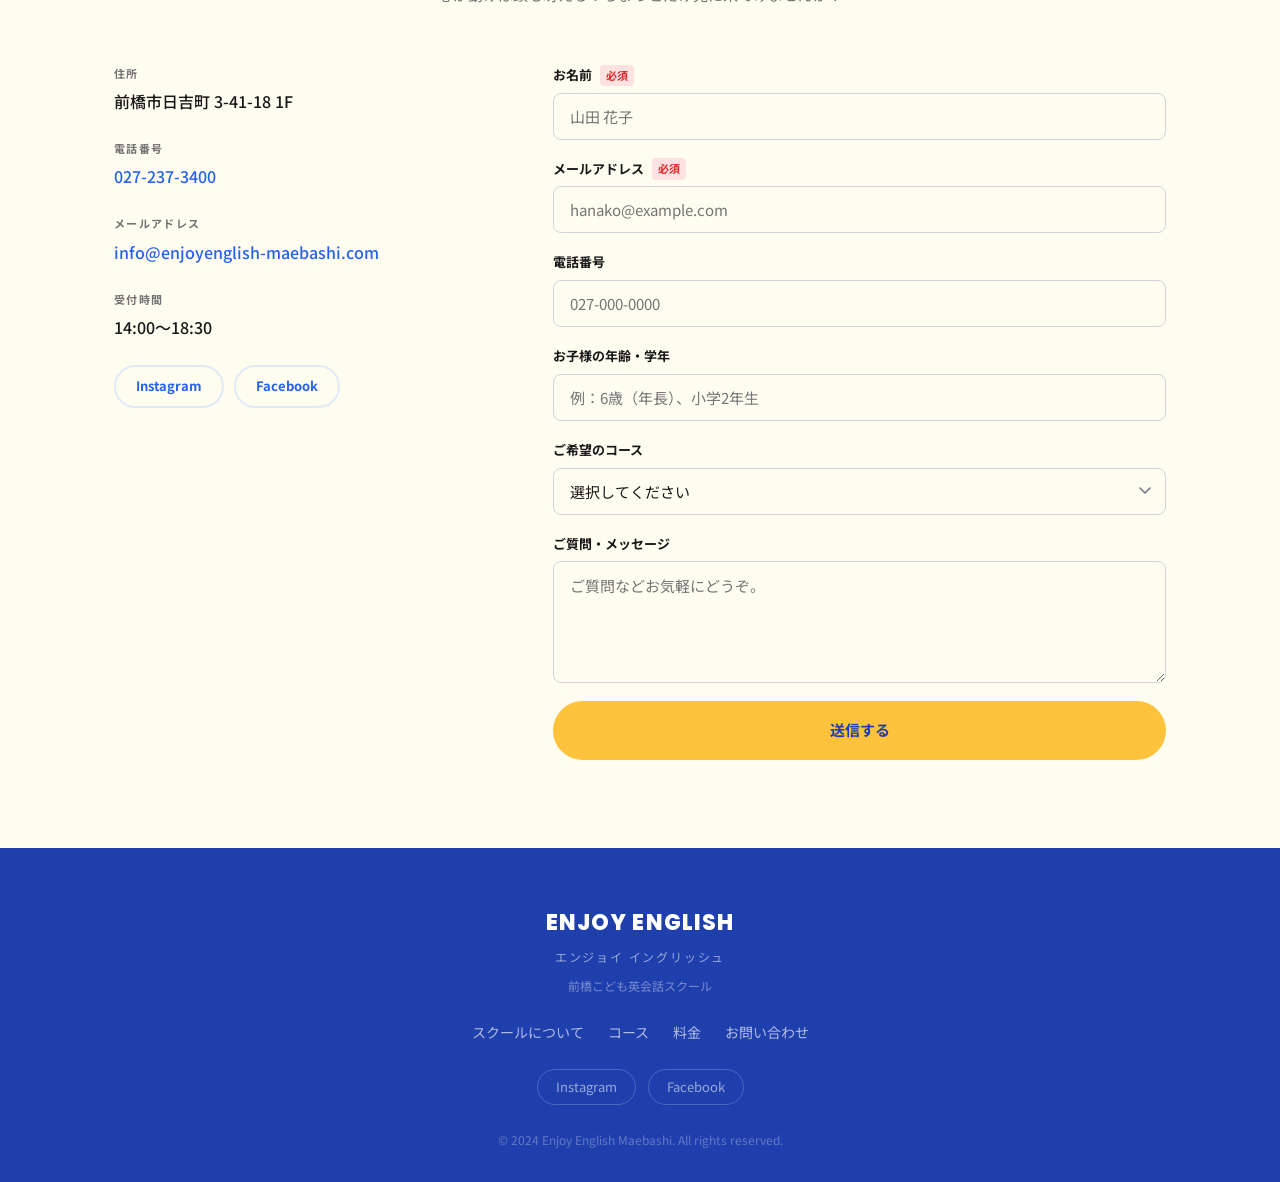
==== commit 6cbcd459: "Wire in real photos, fix enrollment fee and class size - Add hero/teacher/class photos from source s" ====
--- a/preview.html
+++ b/preview.html
@@ -51,7 +51,7 @@
 .btn--block{width:100%}
 .img-placeholder{background:var(--bg-section);border:2px dashed #cbd5e1;border-radius:var(--radius);display:flex;flex-direction:column;align-items:center;justify-content:center;padding:32px;color:var(--text-muted);font-size:14px;min-height:280px;text-align:center;gap:6px}
 .img-placeholder--sm{min-height:160px}
-.img-placeholder p{font-weight:700;font-size:16px}
+.img-placeholder p{font-weight:700;font-size:16px}.photo{width:100%;height:auto;display:block;border-radius:var(--radius);box-shadow:var(--shadow)}.hero__visual .photo{aspect-ratio:4/3;object-fit:cover;min-height:380px}
 
 /* NAV */
 .nav{position:sticky;top:0;z-index:100;background:var(--bg-white);border-bottom:1px solid rgba(0,0,0,.07);transition:box-shadow var(--transition)}
@@ -261,10 +261,7 @@
           </div>
         </div>
         <div class="hero__visual">
-          <div class="img-placeholder">
-            <p>📸 教室・レッスンの写真</p>
-            <small>写真をここに追加してください</small>
-          </div>
+          <img class="photo" src="images/hero-lesson.jpg" alt="レッスンの様子" loading="lazy">
         </div>
       </div>
     </section>
@@ -299,8 +296,8 @@
         </div>
         <div class="about__grid">
           <div class="about__imgs">
-            <div class="img-placeholder"><p>📸 講師の写真</p></div>
-            <div class="img-placeholder img-placeholder--sm"><p>📸 授業の様子</p></div>
+            <img class="photo" src="images/teacher.jpg" alt="ネイティブ講師によるレッスン" loading="lazy">
+            <img class="photo" src="images/class-group.jpg" alt="生徒たちの集合写真" loading="lazy">
           </div>
           <div class="about__text">
             <h3>ネイティブ…なだけじゃない！</h3>
@@ -388,9 +385,9 @@
                 <dt>対象</dt><dd>小学1〜6年生（英語経験者）</dd>
                 <dt>曜日</dt><dd>火曜日（2026年度 新1年生）</dd>
                 <dt>時間</dt><dd>16:40〜17:40（60分）</dd>
-                <dt>定員</dt><dd>各クラス8名（少人数制）</dd>
+                <dt>定員</dt><dd>各クラス10名</dd>
               </dl>
-              <p>幼稚園クラス卒業生または同等レベルのお子様向け少人数クラス。英語好きな仲間と一緒に、中学英語＋将来につながる英語力を伸ばします。</p>
+              <p>幼稚園クラス卒業生または同等レベルのお子様向けクラス。英語好きな仲間と一緒に、中学英語＋将来につながる英語力を伸ばします。</p>
               <p class="course-card__note">※ベーシッククラスから一定の英語力がついたお子様のクラス編入も可。お気軽にご相談ください。</p>
               <div class="course-card__price">¥11,000 <span>/月（税込）</span></div>
             </div>
@@ -427,7 +424,7 @@
             </tbody>
           </table>
           <div class="pricing__extras">
-            <div class="pricing__extra"><strong>入会金</strong><span>¥10,000〜</span></div>
+            <div class="pricing__extra"><strong>入会金</strong><span>¥11,000〜</span></div>
             <div class="pricing__extra"><strong>教材費（年間）</strong><span>¥6,000〜</span></div>
           </div>
           <p class="pricing__note">※スクールイベント・シーズンスクールは希望制にて別途料金となります。</p>
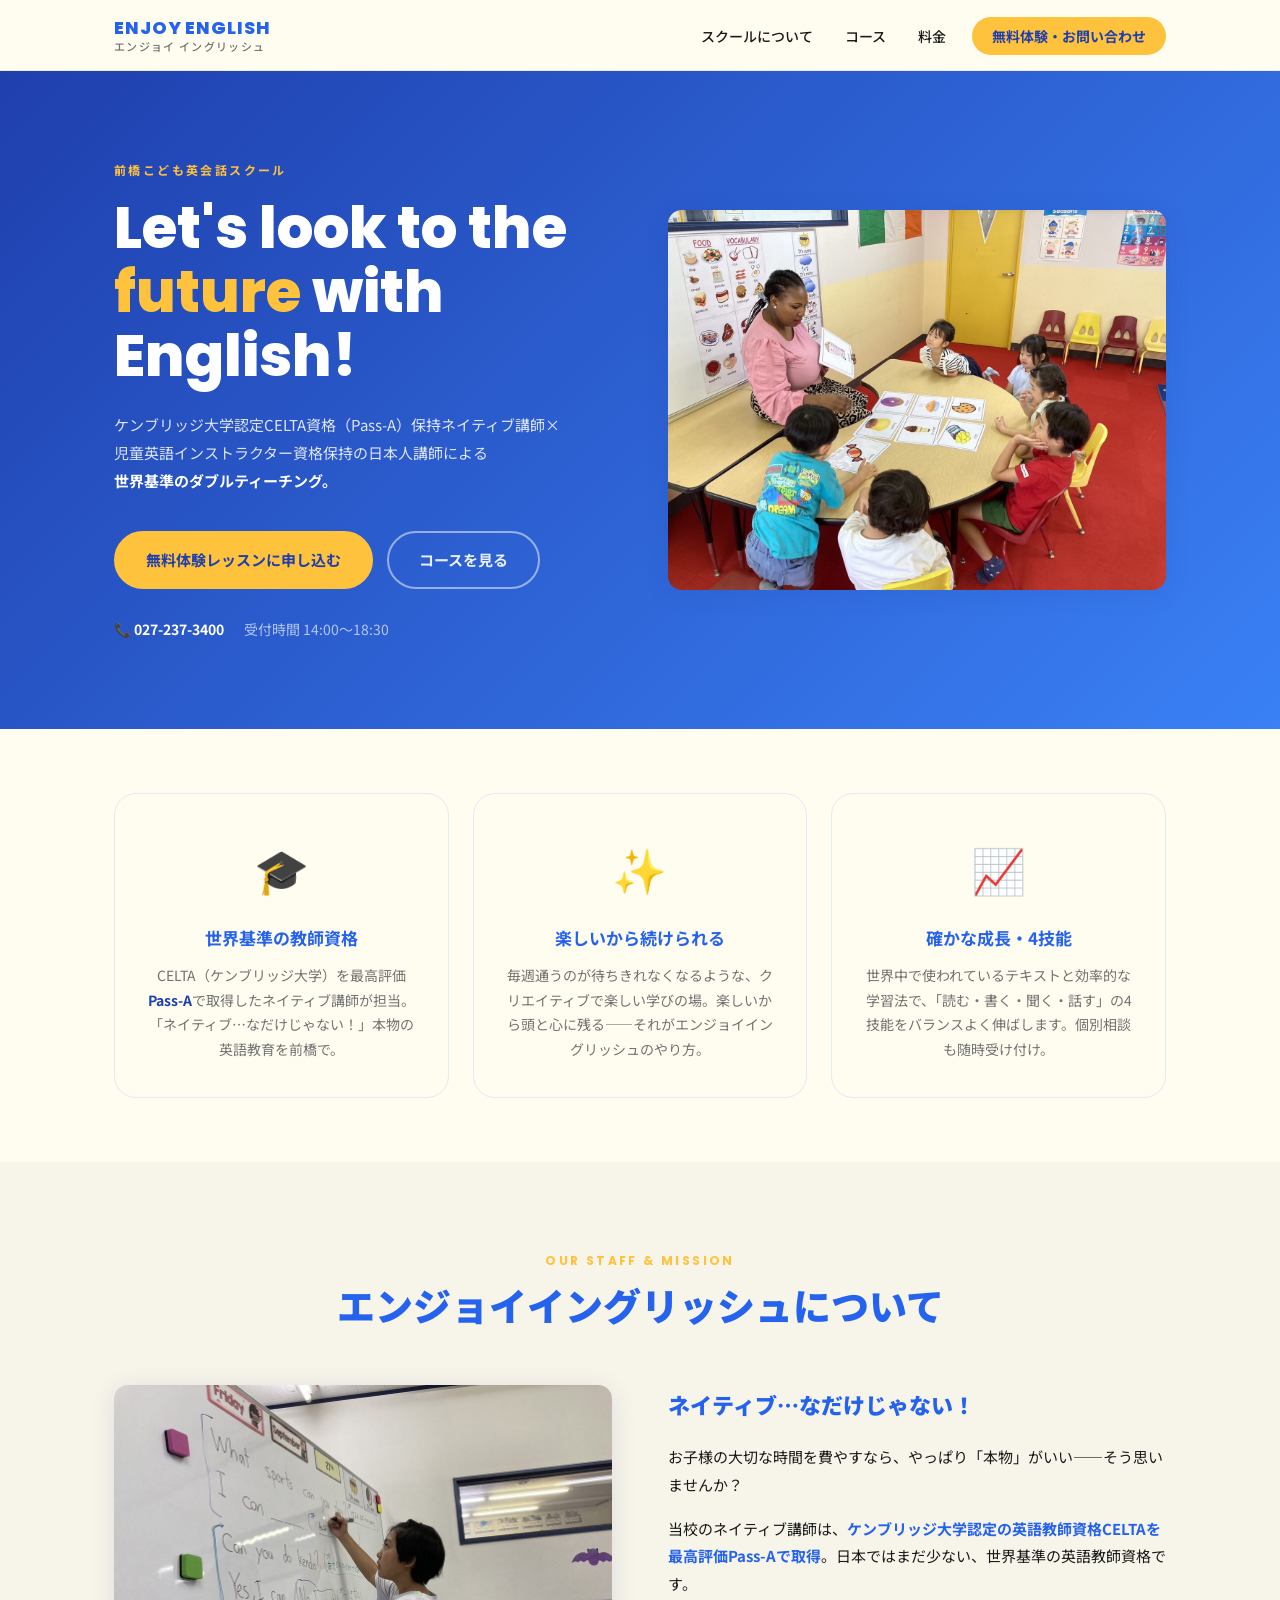
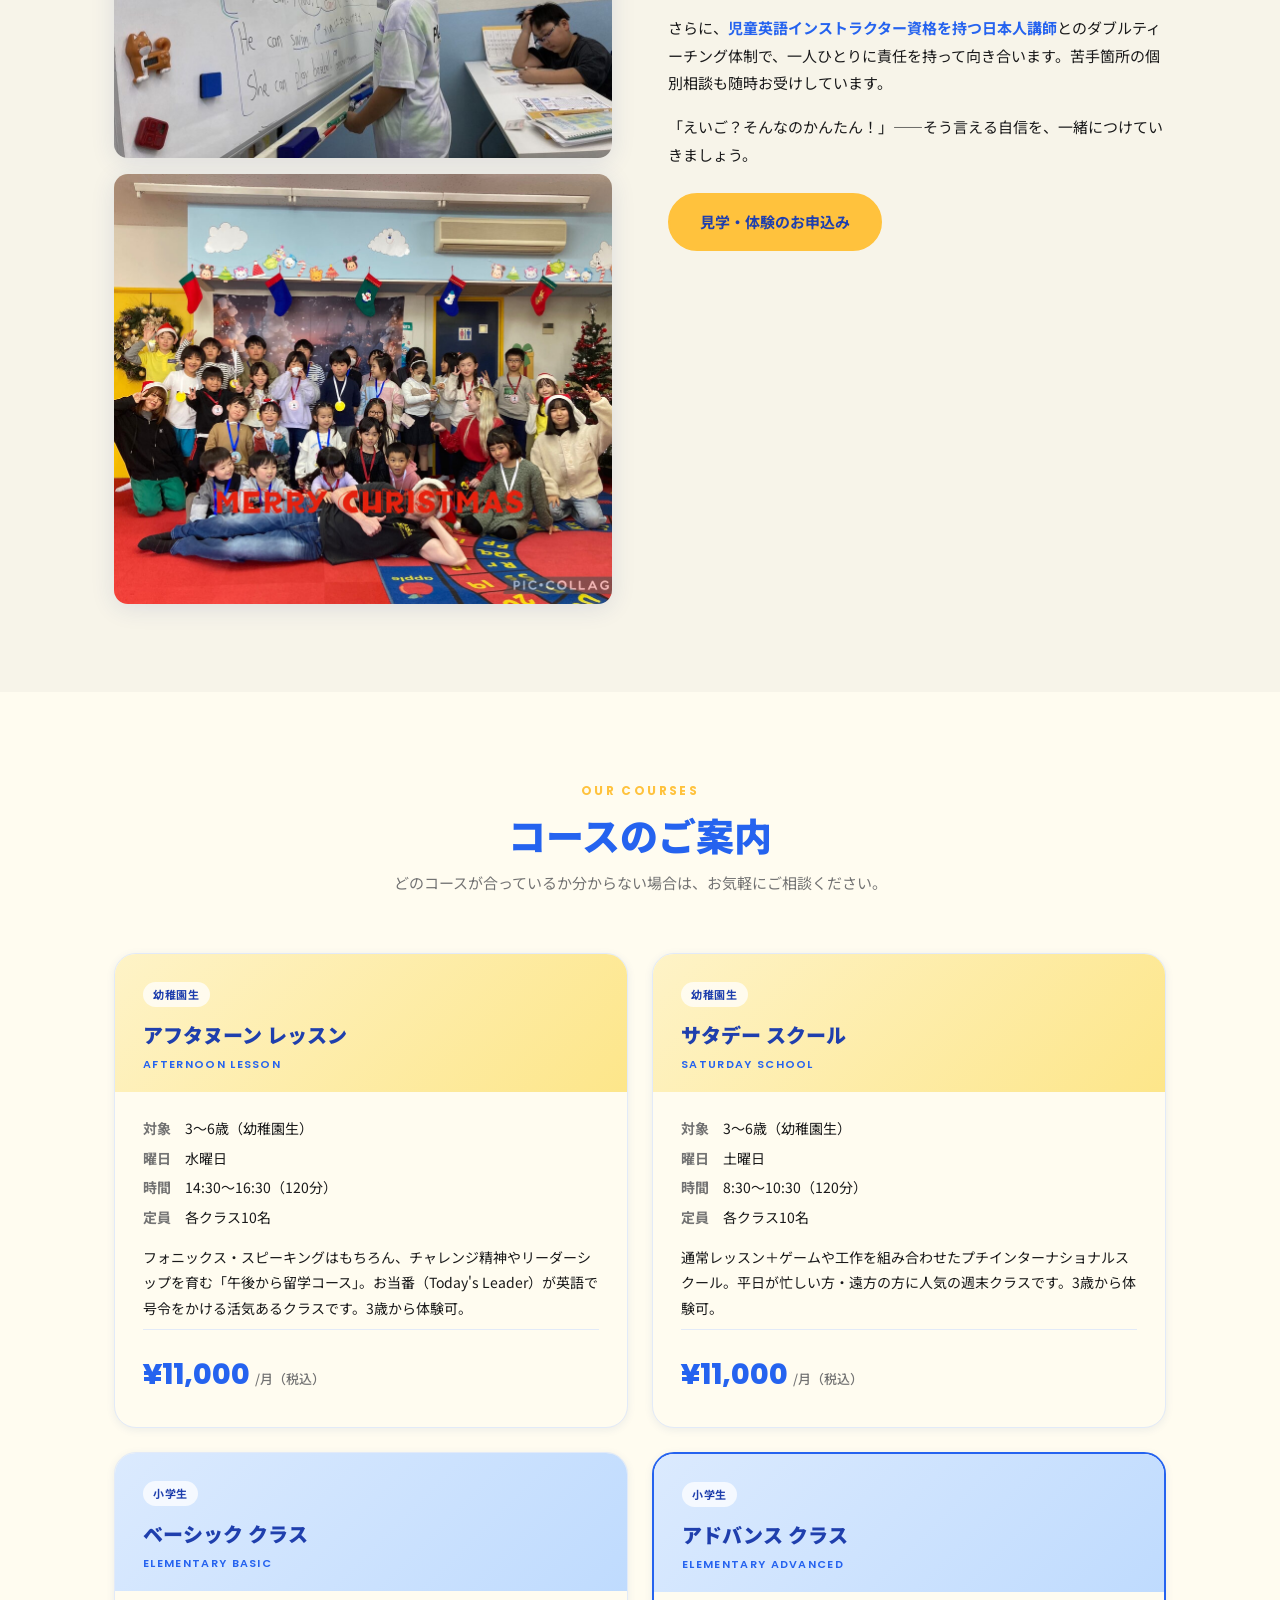
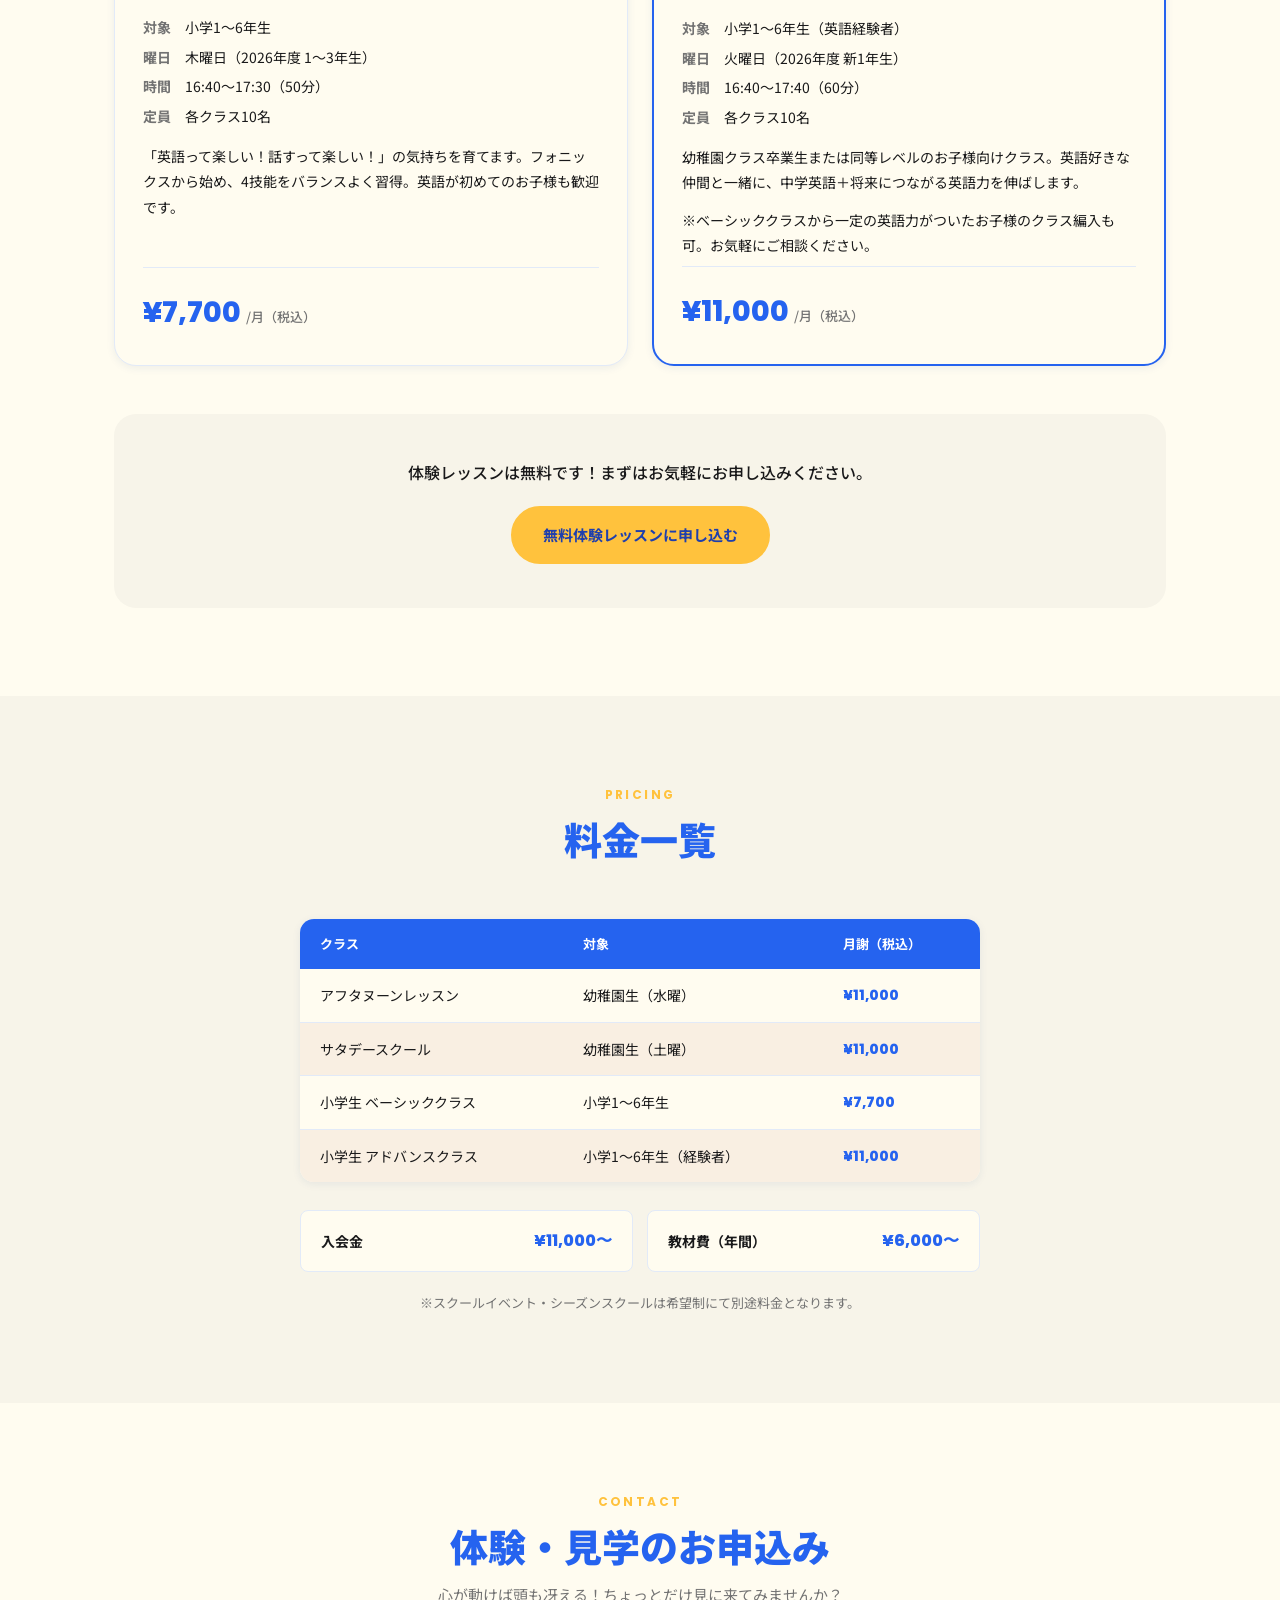
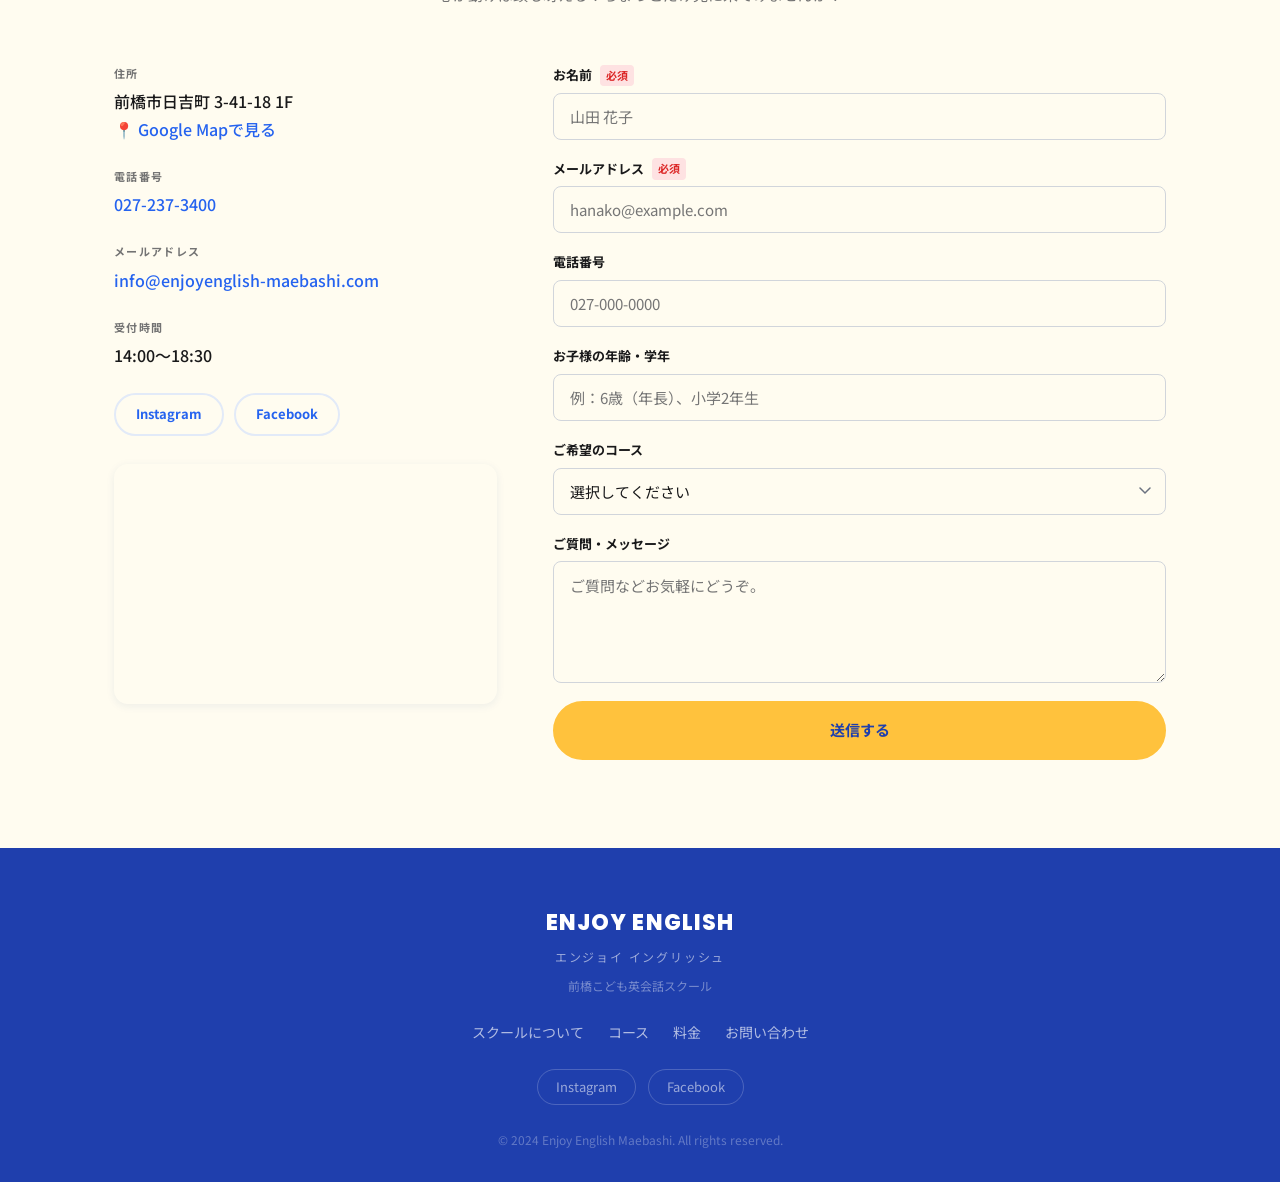
==== commit faa71d46: "Add embedded Google Map + deploy/domain guide - Embed Google Maps iframe and map link in contact sec" ====
--- a/preview.html
+++ b/preview.html
@@ -51,7 +51,7 @@
 .btn--block{width:100%}
 .img-placeholder{background:var(--bg-section);border:2px dashed #cbd5e1;border-radius:var(--radius);display:flex;flex-direction:column;align-items:center;justify-content:center;padding:32px;color:var(--text-muted);font-size:14px;min-height:280px;text-align:center;gap:6px}
 .img-placeholder--sm{min-height:160px}
-.img-placeholder p{font-weight:700;font-size:16px}.photo{width:100%;height:auto;display:block;border-radius:var(--radius);box-shadow:var(--shadow)}.hero__visual .photo{aspect-ratio:4/3;object-fit:cover;min-height:380px}
+.img-placeholder p{font-weight:700;font-size:16px}.photo{width:100%;height:auto;display:block;border-radius:var(--radius);box-shadow:var(--shadow)}.hero__visual .photo{aspect-ratio:4/3;object-fit:cover;min-height:380px}.map{width:100%;min-height:240px;border:0;border-radius:var(--radius);box-shadow:var(--shadow-sm);margin-top:4px}
 
 /* NAV */
 .nav{position:sticky;top:0;z-index:100;background:var(--bg-white);border-bottom:1px solid rgba(0,0,0,.07);transition:box-shadow var(--transition)}
@@ -191,11 +191,11 @@
   .nav__links .nav__cta{text-align:center;margin:8px 0 0;padding:12px 16px}
   .hero{padding:60px 0}
   .hero__inner{grid-template-columns:1fr;gap:32px}
-  .hero__visual{display:none}
+  
   .highlights{padding:48px 0}
   .highlights__grid{grid-template-columns:1fr;gap:16px}
   .about__grid{grid-template-columns:1fr}
-  .about__imgs{display:none}
+  
   .courses__grid{grid-template-columns:1fr}
   .pricing__extras{grid-template-columns:1fr}
   .contact__grid{grid-template-columns:1fr}
@@ -443,7 +443,7 @@
           <div class="contact__info">
             <div class="info-item">
               <h4>住所</h4>
-              <p>前橋市日吉町 3-41-18 1F</p>
+              <p>前橋市日吉町 3-41-18 1F<br><a href="https://www.google.com/maps/search/?api=1&query=%E7%BE%A4%E9%A6%AC%E7%9C%8C%E5%89%8D%E6%A9%8B%E5%B8%82%E6%97%A5%E5%90%89%E7%94%BA3-41-18" target="_blank" rel="noopener">📍 Google Mapで見る</a></p>
             </div>
             <div class="info-item">
               <h4>電話番号</h4>
@@ -461,6 +461,7 @@
               <a href="https://www.instagram.com/enjoyenglish_maebashi/" target="_blank" rel="noopener" class="social-btn">Instagram</a>
               <a href="#" class="social-btn">Facebook</a>
             </div>
+            <iframe class="map" src="https://www.google.com/maps?q=%E7%BE%A4%E9%A6%AC%E7%9C%8C%E5%89%8D%E6%A9%8B%E5%B8%82%E6%97%A5%E5%90%89%E7%94%BA3-41-18&output=embed" title="地図：Enjoy English Maebashi" loading="lazy" referrerpolicy="no-referrer-when-downgrade" allowfullscreen></iframe>
           </div>
           <form class="contact__form" id="contact-form" novalidate>
             <div class="form-group">
